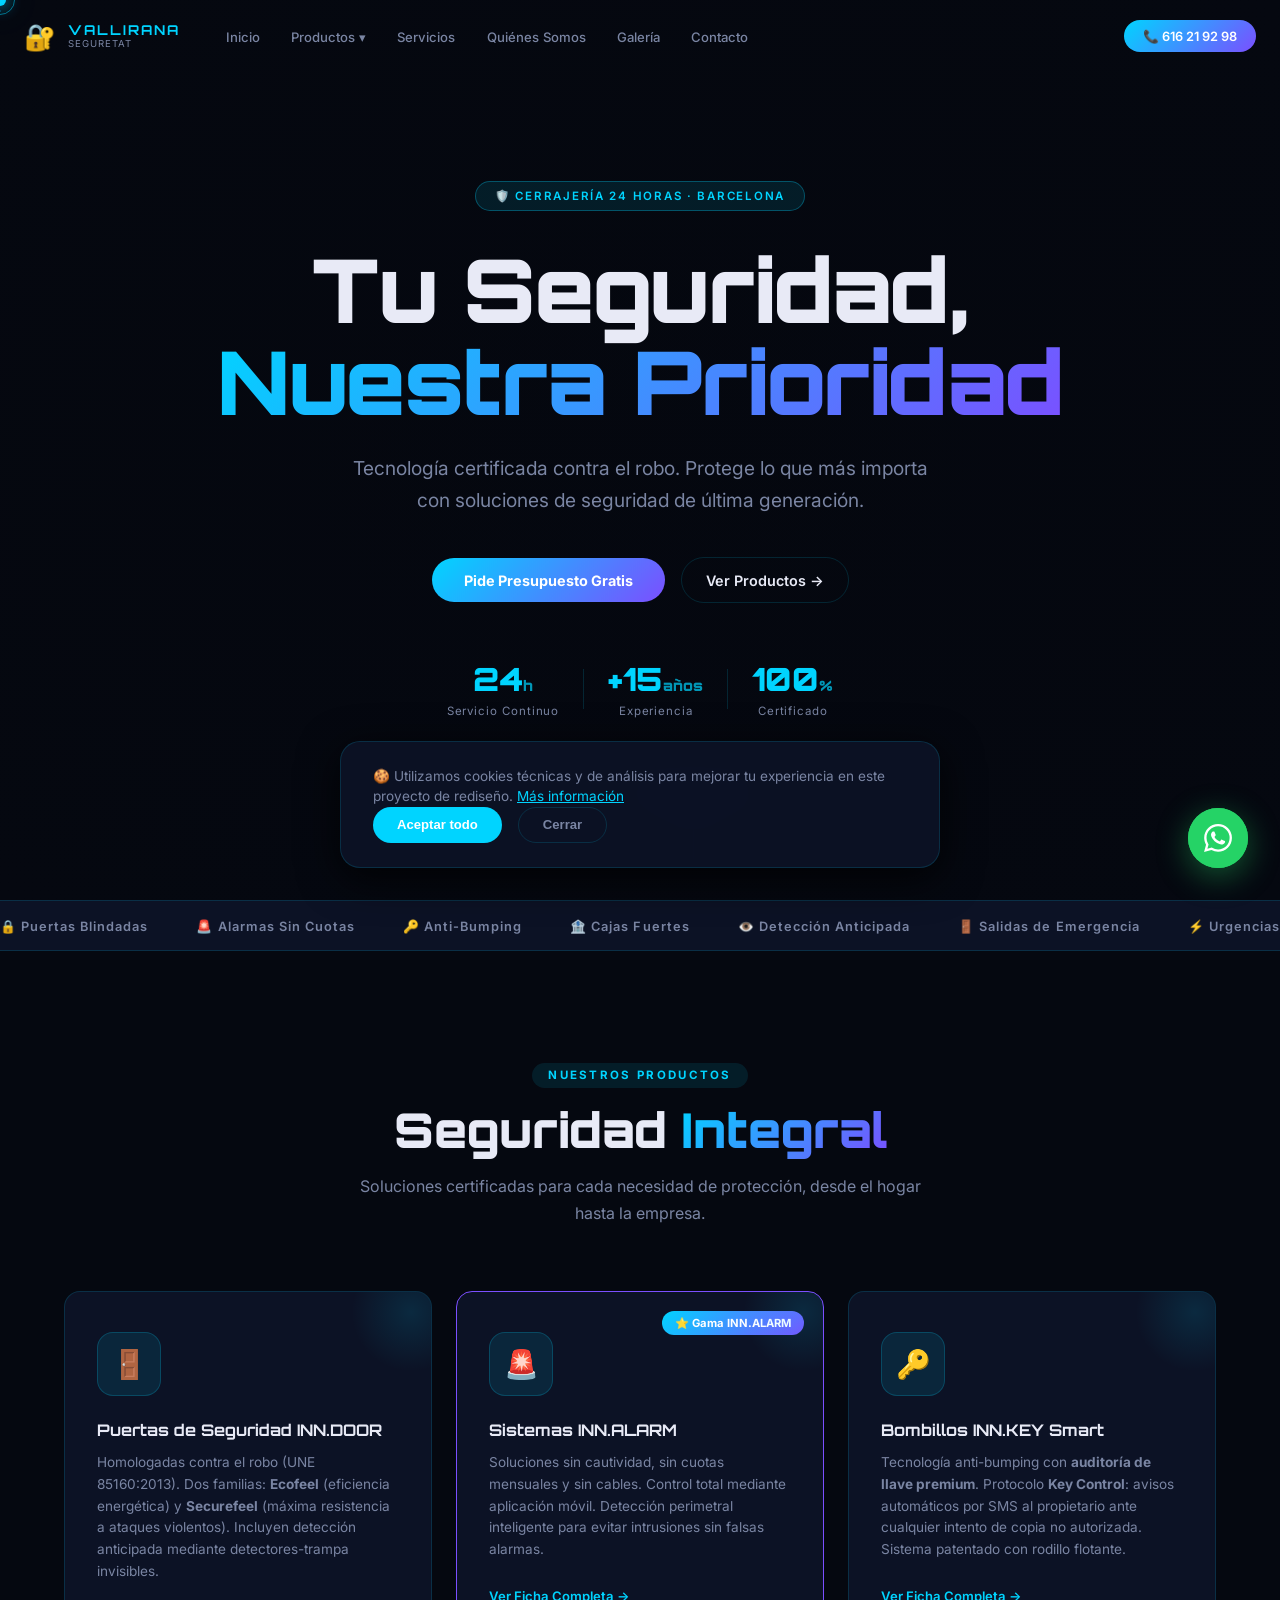
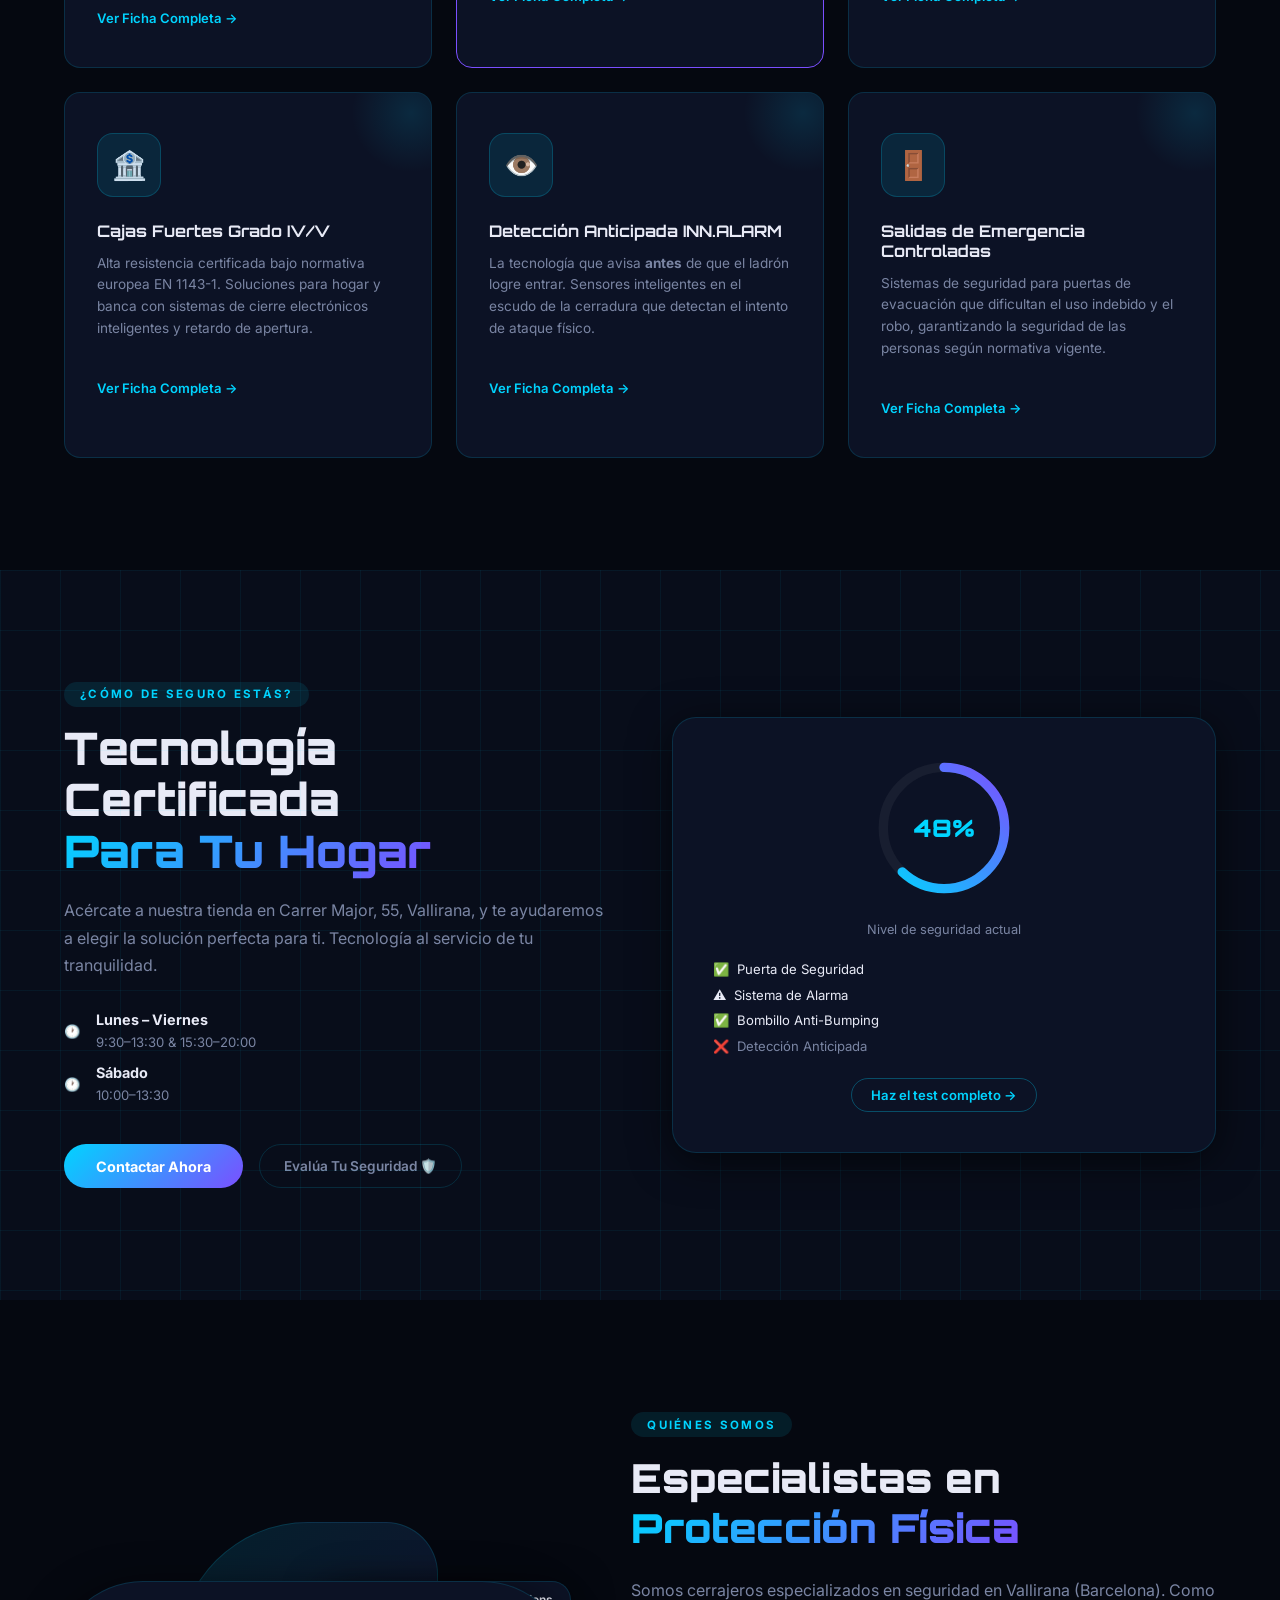
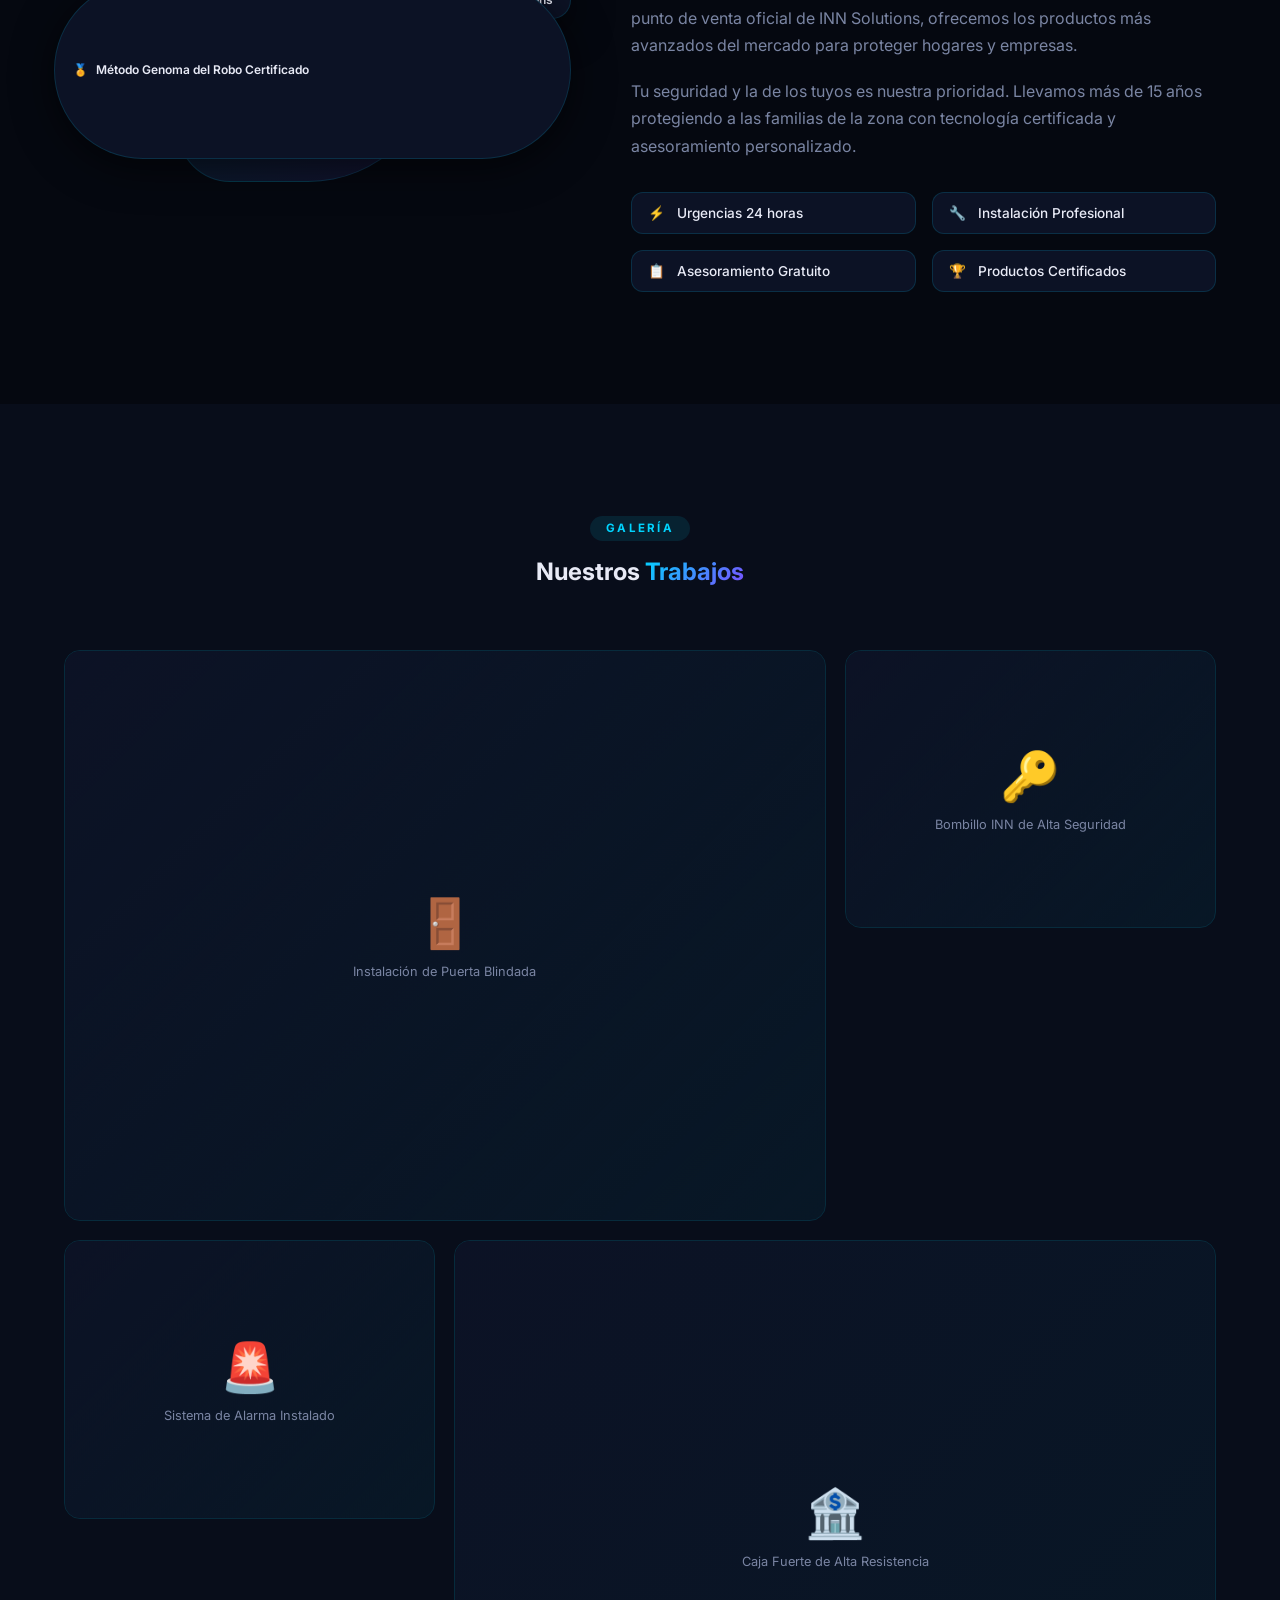
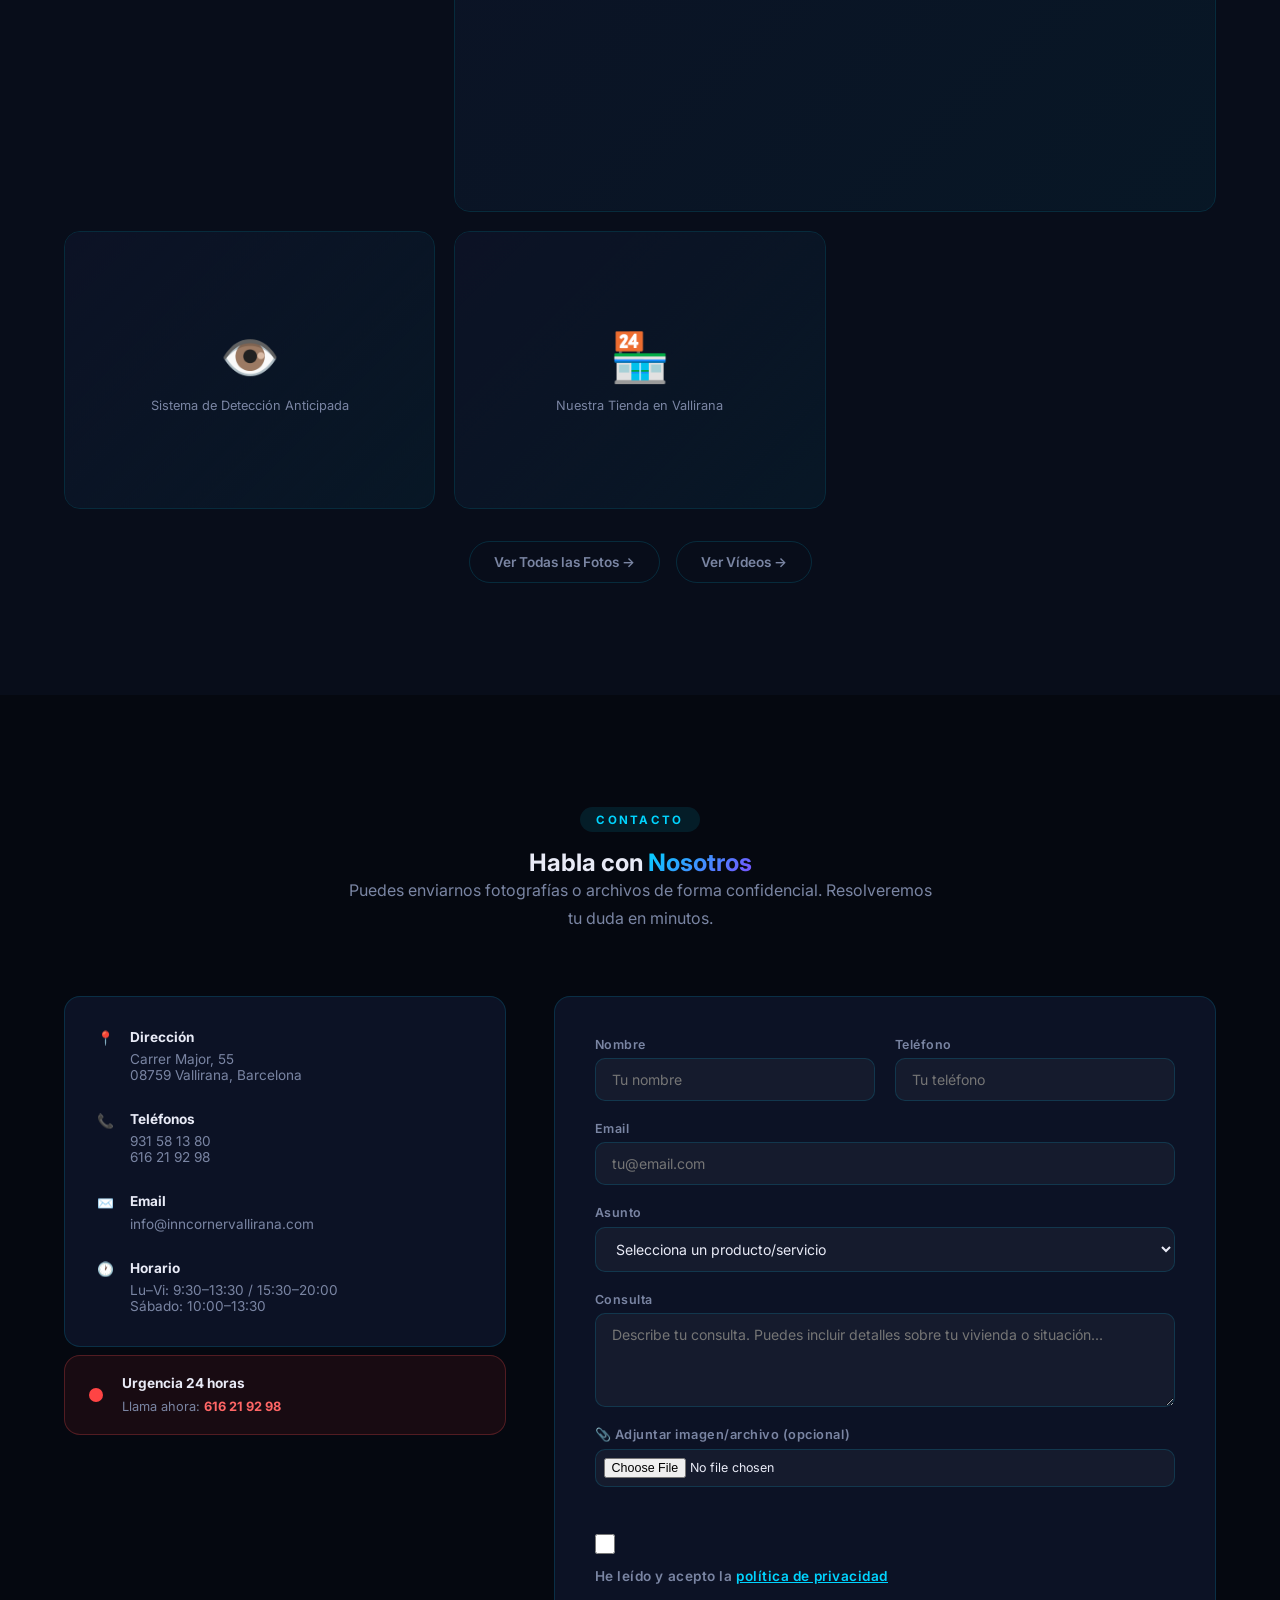
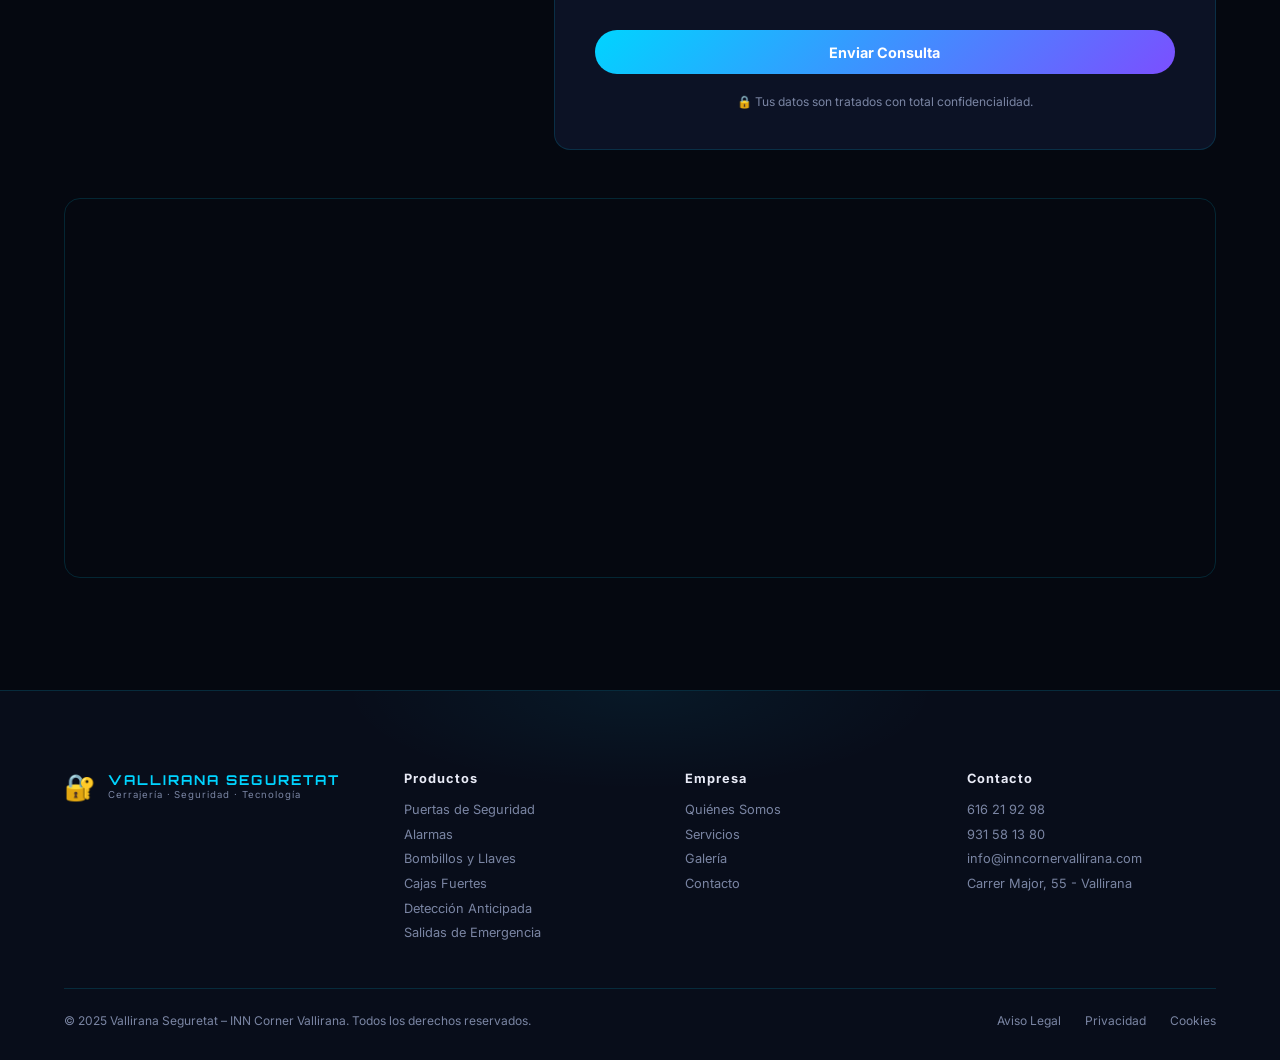
==== index.html @ 52ddee00 "Add files via upload" ====
<!DOCTYPE html>
<html lang="es">

<head>
  <meta charset="UTF-8" />
  <meta name="viewport" content="width=device-width, initial-scale=1.0" />
  <title>Vallirana Seguretat | Cerrajería • Seguridad • Tecnología</title>
  <meta name="description"
    content="Vallirana Seguretat – Especialistas en seguridad del hogar y empresa. Puertas blindadas, alarmas, bombillos de alta seguridad, cajas fuertes y más. Cerrajería 24h en Vallirana, Barcelona." />
  <meta property="og:title" content="Vallirana Seguretat | Cerrajería de Seguridad" />
  <meta property="og:description"
    content="Protege lo que más te importa. Tecnología certificada para mayor seguridad en el hogar." />
  <meta property="og:type" content="website" />
  <link rel="preconnect" href="https://fonts.googleapis.com" />
  <link rel="preconnect" href="https://fonts.gstatic.com" crossorigin />
  <link
    href="https://fonts.googleapis.com/css2?family=Inter:wght@300;400;500;600;700;900&family=Orbitron:wght@400;700;900&display=swap"
    rel="stylesheet" />
  <link rel="stylesheet" href="style.css" />
</head>

<body>

  <!-- CURSOR PERSONALIZADO -->
  <div class="cursor" id="cursor"></div>
  <div class="cursor-trail" id="cursorTrail"></div>

  <!-- NAVBAR -->
  <nav class="navbar" id="navbar">
    <div class="nav-container">
      <div class="nav-logo">
        <span class="logo-icon">🔐</span>
        <div>
          <span class="logo-text">VALLIRANA</span>
          <span class="logo-sub">SEGURETAT</span>
        </div>
      </div>
      <ul class="nav-links" id="navLinks">
        <li><a href="#inicio" class="nav-link">Inicio</a></li>
        <li class="dropdown">
          <a href="#productos" class="nav-link">Productos <span class="chevron">▾</span></a>
          <ul class="dropdown-menu">
            <li><a href="producto-puertas.html">Puertas de Seguridad</a></li>
            <li><a href="producto-alarmas.html">Alarmas INN.ALARM</a></li>
            <li><a href="producto-bombillos.html">Bombillos y Llaves</a></li>
            <li><a href="producto-cajas.html">Cajas Fuertes</a></li>
            <li><a href="producto-deteccion.html">Detección Anticipada</a></li>
            <li><a href="producto-salidas.html">Salidas de Emergencia</a></li>
          </ul>
        </li>
        <li><a href="#servicios" class="nav-link">Servicios</a></li>
        <li><a href="#nosotros" class="nav-link">Quiénes Somos</a></li>
        <li><a href="#galeria" class="nav-link">Galería</a></li>
        <li><a href="#contacto" class="nav-link">Contacto</a></li>
      </ul>
      <a href="tel:616219298" class="btn-nav">
        <span>📞</span> 616 21 92 98
      </a>
      <button class="hamburger" id="hamburger" aria-label="Abrir menú">
        <span></span><span></span><span></span>
      </button>
    </div>
  </nav>

  <!-- HERO SECTION -->
  <section class="hero" id="inicio">
    <!-- VÍDEO DE FONDO -->
    <video class="hero-video" autoplay muted loop playsinline>
      <source src="hero-video.mp4" type="video/mp4" />
    </video>
    <div class="hero-video-overlay"></div>

    <!-- PARTÍCULAS ENCIMA DEL VÍDEO -->
    <canvas id="heroCanvas"></canvas>
    <div class="hero-particles" id="particles"></div>

    <div class="hero-content">
      <div class="hero-badge">🛡️ CERRAJERÍA 24 HORAS · BARCELONA</div>
      <h1 class="hero-title">
        Tu Seguridad,<br />
        <span class="gradient-text">Nuestra Prioridad</span>
      </h1>
      <p class="hero-subtitle">
        Tecnología certificada contra el robo. Protege lo que más importa<br />
        con soluciones de seguridad de última generación.
      </p>
      <div class="hero-actions">
        <a href="#contacto" class="btn-primary" id="btnPresupuesto">
          <span class="btn-bg"></span>
          <span class="btn-text">Pide Presupuesto Gratis</span>
        </a>
        <a href="#productos" class="btn-secondary">Ver Productos →</a>
      </div>
      <div class="hero-stats">
        <div class="stat">
          <span class="stat-number">24<small>h</small></span>
          <span class="stat-label">Servicio Continuo</span>
        </div>
        <div class="stat-divider"></div>
        <div class="stat">
          <span class="stat-number">+15<small>años</small></span>
          <span class="stat-label">Experiencia</span>
        </div>
        <div class="stat-divider"></div>
        <div class="stat">
          <span class="stat-number">100<small>%</small></span>
          <span class="stat-label">Certificado</span>
        </div>
      </div>
    </div>

    <div class="hero-scroll-indicator">
      <span>Descubre más</span>
      <div class="scroll-line"></div>
    </div>
  </section>

  <!-- TICKER DE CONFIANZA -->
  <div class="trust-ticker">
    <div class="ticker-track">
      <span>🔒 Puertas Blindadas</span>
      <span>🚨 Alarmas Sin Cuotas</span>
      <span>🔑 Anti-Bumping</span>
      <span>🏦 Cajas Fuertes</span>
      <span>👁️ Detección Anticipada</span>
      <span>🚪 Salidas de Emergencia</span>
      <span>⚡ Urgencias 24h</span>
      <span>📍 Vallirana, Barcelona</span>
      <!-- Duplicado para loop -->
      <span>🔒 Puertas Blindadas</span>
      <span>🚨 Alarmas Sin Cuotas</span>
      <span>🔑 Anti-Bumping</span>
      <span>🏦 Cajas Fuertes</span>
      <span>👁️ Detección Anticipada</span>
      <span>🚪 Salidas de Emergencia</span>
      <span>⚡ Urgencias 24h</span>
      <span>📍 Vallirana, Barcelona</span>
    </div>
  </div>

  <!-- PRODUCTOS SECTION -->
  <section class="section" id="productos">
    <div class="container">
      <div class="section-header">
        <span class="section-tag">Nuestros Productos</span>
        <h2 class="section-title">Seguridad <span class="gradient-text">Integral</span></h2>
        <p class="section-desc">Soluciones certificadas para cada necesidad de protección, desde el hogar hasta la
          empresa.</p>
      </div>

      <div class="products-grid">
        <!-- Puertas -->
        <div class="product-card" id="puertas" data-aos="fade-up" data-delay="0">
          <div class="product-icon-wrap">
            <span class="product-icon">🚪</span>
          </div>
          <div class="product-glow"></div>
          <h3>Puertas de Seguridad INN.DOOR</h3>
          <p>Homologadas contra el robo (UNE 85160:2013). Dos familias:
            <strong>Ecofeel</strong> (eficiencia energética) y
            <strong>Securefeel</strong> (máxima resistencia a ataques violentos).
            Incluyen detección anticipada mediante detectores-trampa invisibles.
          </p>
          <a href="producto-puertas.html" class="product-cta">Ver Ficha Completa →</a>
        </div>

        <!-- Alarmas -->
        <div class="product-card featured" id="alarmas" data-aos="fade-up" data-delay="100">
          <div class="product-badge">⭐ Gama INN.ALARM</div>
          <div class="product-icon-wrap">
            <span class="product-icon">🚨</span>
          </div>
          <div class="product-glow"></div>
          <h3>Sistemas INN.ALARM</h3>
          <p>Soluciones sin cautividad, sin cuotas mensuales y sin cables. Control total mediante
            aplicación móvil. Detección perimetral inteligente para evitar intrusiones sin falsas alarmas.</p>
          <a href="producto-alarmas.html" class="product-cta">Ver Ficha Completa →</a>
        </div>

        <!-- Bombillos -->
        <div class="product-card" id="bombillos" data-aos="fade-up" data-delay="200">
          <div class="product-icon-wrap">
            <span class="product-icon">🔑</span>
          </div>
          <div class="product-glow"></div>
          <h3>Bombillos INN.KEY Smart</h3>
          <p>Tecnología anti-bumping con <strong>auditoría de llave premium</strong>.
            Protocolo <strong>Key Control</strong>: avisos automáticos por SMS al propietario ante cualquier intento de
            copia no autorizada. Sistema patentado con rodillo flotante.</p>
          <a href="producto-bombillos.html" class="product-cta">Ver Ficha Completa →</a>
        </div>

        <!-- Cajas Fuertes -->
        <div class="product-card" id="cajas" data-aos="fade-up" data-delay="300">
          <div class="product-icon-wrap">
            <span class="product-icon">🏦</span>
          </div>
          <div class="product-glow"></div>
          <h3>Cajas Fuertes Grado IV/V</h3>
          <p>Alta resistencia certificada bajo normativa europea EN 1143-1. Soluciones para hogar y banca con sistemas
            de cierre electrónicos inteligentes y retardo de apertura.</p>
          <a href="producto-cajas.html" class="product-cta">Ver Ficha Completa →</a>
        </div>

        <!-- Detección Anticipada -->
        <div class="product-card" id="deteccion" data-aos="fade-up" data-delay="400">
          <div class="product-icon-wrap">
            <span class="product-icon">👁️</span>
          </div>
          <div class="product-glow"></div>
          <h3>Detección Anticipada INN.ALARM</h3>
          <p>La tecnología que avisa <strong>antes</strong> de que el ladrón logre entrar. Sensores inteligentes en el
            escudo de la cerradura que detectan el intento de ataque físico.</p>
          <a href="producto-deteccion.html" class="product-cta">Ver Ficha Completa →</a>
        </div>

        <!-- Salidas de Emergencia -->
        <div class="product-card" id="emergencia" data-aos="fade-up" data-delay="500">
          <div class="product-icon-wrap">
            <span class="product-icon">🚪</span>
          </div>
          <div class="product-glow"></div>
          <h3>Salidas de Emergencia Controladas</h3>
          <p>Sistemas de seguridad para puertas de evacuación que dificultan el uso indebido y el robo, garantizando la
            seguridad de las personas según normativa vigente.</p>
          <a href="producto-salidas.html" class="product-cta">Ver Ficha Completa →</a>
        </div>
      </div>
    </div>
  </section>

  <!-- SEGURIDAD CTA SECTION -->
  <section class="cta-section" id="servicios">
    <div class="cta-bg-grid"></div>
    <div class="container">
      <div class="cta-wrap">
        <div class="cta-text">
          <span class="section-tag">¿Cómo de seguro estás?</span>
          <h2>Tecnología Certificada<br /><span class="gradient-text">Para Tu Hogar</span></h2>
          <p>Acércate a nuestra tienda en Carrer Major, 55, Vallirana, y te ayudaremos a elegir la solución perfecta
            para ti. Tecnología al servicio de tu tranquilidad.</p>
          <div class="cta-hours">
            <div class="hour-item">
              <span class="hour-icon">🕐</span>
              <div>
                <strong>Lunes – Viernes</strong>
                <span>9:30–13:30 &amp; 15:30–20:00</span>
              </div>
            </div>
            <div class="hour-item">
              <span class="hour-icon">🕐</span>
              <div>
                <strong>Sábado</strong>
                <span>10:00–13:30</span>
              </div>
            </div>
          </div>
          <div class="cta-actions">
            <a href="#contacto" class="btn-primary">
              <span class="btn-bg"></span>
              <span class="btn-text">Contactar Ahora</span>
            </a>
            <a href="https://protegetucasacontraelrobo.com/" target="_blank" rel="noopener" class="btn-ghost">
              Evalúa Tu Seguridad 🛡️
            </a>
          </div>
        </div>
        <div class="cta-visual">
          <div class="security-score-card">
            <div class="score-ring">
              <svg viewBox="0 0 120 120">
                <circle class="score-bg" cx="60" cy="60" r="52" />
                <circle class="score-fill" cx="60" cy="60" r="52" id="scoreCircle" />
              </svg>
              <div class="score-value" id="scoreValue">0%</div>
            </div>
            <p class="score-label">Nivel de seguridad actual</p>
            <div class="score-items">
              <div class="score-item">
                <span class="check">✅</span> Puerta de Seguridad
              </div>
              <div class="score-item">
                <span class="check warn">⚠️</span> Sistema de Alarma
              </div>
              <div class="score-item">
                <span class="check">✅</span> Bombillo Anti-Bumping
              </div>
              <div class="score-item red">
                <span class="check err">❌</span> Detección Anticipada
              </div>
            </div>
            <a href="https://www.evaluadordeseguridad.com/" target="_blank" rel="noopener" class="score-btn">
              Haz el test completo →
            </a>
          </div>
        </div>
      </div>
    </div>
  </section>

  <!-- NOSOTROS SECTION -->
  <section class="section" id="nosotros">
    <div class="container">
      <div class="about-wrap">
        <div class="about-visual">
          <div class="about-card-hex">
            <div class="hex-inner">
              <span class="hex-icon">🔐</span>
              <strong>INN Corner</strong>
              <span>Vallirana</span>
            </div>
          </div>
          <div class="about-badge-float">
            <span>💎</span> Distribuidor Oficial INN Solutions
          </div>
          <div class="about-badge-float b2">
            <span>🏅</span> Método Genoma del Robo Certificado
          </div>
        </div>
        <div class="about-text">
          <span class="section-tag">Quiénes Somos</span>
          <h2>Especialistas en <span class="gradient-text">Protección Física</span></h2>
          <p>Somos cerrajeros especializados en seguridad en Vallirana (Barcelona). Como punto de venta oficial de INN
            Solutions, ofrecemos los productos más avanzados del mercado para proteger hogares y empresas.</p>
          <p>Tu seguridad y la de los tuyos es nuestra prioridad. Llevamos más de 15 años protegiendo a las familias de
            la zona con tecnología certificada y asesoramiento personalizado.</p>
          <div class="about-features">
            <a href="tel:616219298" class="feat-item"><span>⚡</span> Urgencias 24 horas</a>
            <a href="#servicios" class="feat-item"><span>🔧</span> Instalación Profesional</a>
            <a href="#contacto" class="feat-item"><span>📋</span> Asesoramiento Gratuito</a>
            <a href="#productos" class="feat-item"><span>🏆</span> Productos Certificados</a>
          </div>
        </div>
      </div>
    </div>
  </section>

  <!-- GALERÍA -->
  <section class="section dark-section" id="galeria">
    <div class="container">
      <div class="section-header">
        <span class="section-tag">Galería</span>
        <h2>Nuestros <span class="gradient-text">Trabajos</span></h2>
      </div>
      <div class="gallery-grid">
        <div class="gallery-item g-1">
          <div class="gallery-placeholder">
            <span>🚪</span>
            <p>Instalación de Puerta Blindada</p>
          </div>
          <div class="gallery-overlay">Puertas de Seguridad</div>
        </div>
        <div class="gallery-item g-2">
          <div class="gallery-placeholder">
            <span>🔑</span>
            <p>Bombillo INN de Alta Seguridad</p>
          </div>
          <div class="gallery-overlay">Bombillos y Llaves</div>
        </div>
        <div class="gallery-item g-3">
          <div class="gallery-placeholder">
            <span>🚨</span>
            <p>Sistema de Alarma Instalado</p>
          </div>
          <div class="gallery-overlay">Alarmas</div>
        </div>
        <div class="gallery-item g-4">
          <div class="gallery-placeholder">
            <span>🏦</span>
            <p>Caja Fuerte de Alta Resistencia</p>
          </div>
          <div class="gallery-overlay">Cajas Fuertes</div>
        </div>
        <div class="gallery-item g-5">
          <div class="gallery-placeholder">
            <span>👁️</span>
            <p>Sistema de Detección Anticipada</p>
          </div>
          <div class="gallery-overlay">Detección Anticipada</div>
        </div>
        <div class="gallery-item g-6">
          <div class="gallery-placeholder">
            <span>🏪</span>
            <p>Nuestra Tienda en Vallirana</p>
          </div>
          <div class="gallery-overlay">Nuestra Tienda</div>
        </div>
      </div>
      <div class="gallery-nav">
        <a href="https://inncornervallirana.com/fotos/" target="_blank" class="btn-ghost">Ver Todas las Fotos →</a>
        <a href="https://inncornervallirana.com/videos/" target="_blank" class="btn-ghost">Ver Vídeos →</a>
      </div>
    </div>
  </section>

  <!-- CONTACTO -->
  <section class="section" id="contacto">
    <div class="container">
      <div class="section-header">
        <span class="section-tag">Contacto</span>
        <h2>Habla con <span class="gradient-text">Nosotros</span></h2>
        <p class="section-desc">Puedes enviarnos fotografías o archivos de forma confidencial. Resolveremos tu duda en
          minutos.</p>
      </div>

      <div class="contact-wrap">
        <div class="contact-info">
          <div class="contact-card">
            <div class="contact-item">
              <span class="ci-icon">📍</span>
              <div>
                <strong>Dirección</strong>
                <span>Carrer Major, 55<br />08759 Vallirana, Barcelona</span>
              </div>
            </div>
            <div class="contact-item">
              <span class="ci-icon">📞</span>
              <div>
                <strong>Teléfonos</strong>
                <a href="tel:931581380">931 58 13 80</a>
                <a href="tel:616219298">616 21 92 98</a>
              </div>
            </div>
            <div class="contact-item">
              <span class="ci-icon">✉️</span>
              <div>
                <strong>Email</strong>
                <a href="mailto:info@inncornervallirana.com">info@inncornervallirana.com</a>
              </div>
            </div>
            <div class="contact-item">
              <span class="ci-icon">🕐</span>
              <div>
                <strong>Horario</strong>
                <span>Lu–Vi: 9:30–13:30 / 15:30–20:00</span>
                <span>Sábado: 10:00–13:30</span>
              </div>
            </div>
          </div>
          <div class="emergency-banner">
            <span class="emergency-pulse"></span>
            <div>
              <strong>Urgencia 24 horas</strong>
              <span>Llama ahora: <a href="tel:616219298">616 21 92 98</a></span>
            </div>
          </div>
        </div>

        <!-- Formspree: Cambia 'https://formspree.io/f/mzdjrdap' por tu ID de Formspree -->
        <form class="contact-form" id="contactForm" action="https://formspree.io/f/TU_ID_AQUI" method="POST">
          <div class="form-row">
            <div class="form-group">
              <label for="nombre">Nombre</label>
              <input type="text" id="nombre" name="nombre" placeholder="Tu nombre" required />
            </div>
            <div class="form-group">
              <label for="telefono">Teléfono</label>
              <input type="tel" id="telefono" name="telefono" placeholder="Tu teléfono" />
            </div>
          </div>
          <div class="form-group">
            <label for="email">Email</label>
            <input type="email" id="email" name="email" placeholder="tu@email.com" required />
          </div>
          <div class="form-group">
            <label for="asunto">Asunto</label>
            <select id="asunto" name="asunto">
              <option value="">Selecciona un producto/servicio</option>
              <option>Puertas de Seguridad</option>
              <option>Alarmas</option>
              <option>Bombillos y Llaves</option>
              <option>Cajas Fuertes</option>
              <option>Detección Anticipada</option>
              <option>Salidas de Emergencia</option>
              <option>Urgencia / Cerrajero</option>
              <option>Otro</option>
            </select>
          </div>
          <div class="form-group">
            <label for="mensaje">Consulta</label>
            <textarea id="mensaje" name="mensaje" rows="4"
              placeholder="Describe tu consulta. Puedes incluir detalles sobre tu vivienda o situación..."></textarea>
          </div>
          <div class="form-group file-group">
            <label for="archivo">📎 Adjuntar imagen/archivo (opcional)</label>
            <input type="file" id="archivo" name="archivo" accept="image/*,.pdf" />
          </div>
          <div class="form-group checkbox-group">
            <input type="checkbox" id="privacy" name="privacy" required />
            <label for="privacy">He leído y acepto la <a href="politica-privacidad.html">política de
                privacidad</a></label>
          </div>
          <button type="submit" class="btn-primary full-width" id="submitBtn">
            <span class="btn-bg"></span>
            <span class="btn-text">Enviar Consulta</span>
          </button>
          <p class="form-note">🔒 Tus datos son tratados con total confidencialidad.</p>
        </form>
      </div>

      <!-- MAPA -->
      <div class="map-container">
        <iframe
          src="https://www.google.com/maps/embed?pb=!1m18!1m12!1m3!1d2997.5!2d1.8850!3d41.3850!2m3!1f0!2f0!3f0!3m2!1i1024!2i768!4f13.1!3m3!1m2!1s0x12a4999999999999%3A0x0!2sCarrer+Major%2C+55%2C+08759+Vallirana%2C+Barcelona!5e0!3m2!1ses!2ses!4v1700000000000"
          allowfullscreen="" loading="lazy" referrerpolicy="no-referrer-when-downgrade"
          title="Ubicación Vallirana Seguretat"></iframe>
      </div>
    </div>
  </section>

  <!-- FOOTER -->
  <footer class="footer">
    <div class="footer-glow"></div>
    <div class="container">
      <div class="footer-top">
        <div class="footer-brand">
          <span class="logo-icon">🔐</span>
          <div>
            <span class="logo-text">VALLIRANA SEGURETAT</span>
            <span class="logo-sub">Cerrajería · Seguridad · Tecnología</span>
          </div>
        </div>
        <div class="footer-links-grid">
          <div class="footer-col">
            <h4>Productos</h4>
            <ul>
              <li><a href="#puertas">Puertas de Seguridad</a></li>
              <li><a href="#alarmas">Alarmas</a></li>
              <li><a href="#bombillos">Bombillos y Llaves</a></li>
              <li><a href="#cajas">Cajas Fuertes</a></li>
              <li><a href="#deteccion">Detección Anticipada</a></li>
              <li><a href="#emergencia">Salidas de Emergencia</a></li>
            </ul>
          </div>
          <div class="footer-col">
            <h4>Empresa</h4>
            <ul>
              <li><a href="#nosotros">Quiénes Somos</a></li>
              <li><a href="#servicios">Servicios</a></li>
              <li><a href="#galeria">Galería</a></li>
              <li><a href="#contacto">Contacto</a></li>
            </ul>
          </div>
          <div class="footer-col">
            <h4>Contacto</h4>
            <ul>
              <li><a href="tel:616219298">616 21 92 98</a></li>
              <li><a href="tel:931581380">931 58 13 80</a></li>
              <li><a href="mailto:info@inncornervallirana.com">info@inncornervallirana.com</a></li>
              <li>Carrer Major, 55 - Vallirana</li>
            </ul>
          </div>
        </div>
      </div>
      <div class="footer-bottom">
        <p>© 2025 Vallirana Seguretat – INN Corner Vallirana. Todos los derechos reservados.</p>
        <div class="footer-legal">
          <a href="aviso-legal.html">Aviso Legal</a>
          <a href="politica-privacidad.html">Privacidad</a>
          <a href="politica-cookies.html">Cookies</a>
        </div>
      </div>
    </div>
  </footer>

  <!-- WHATSAPP FLOAT -->
  <a href="https://wa.me/34616219298?text=Hola!%20Quisiera%20m%C3%A1s%20informaci%C3%B3n%20sobre%20sus%20productos%20de%20seguridad."
    class="whatsapp-btn" target="_blank" rel="noopener" aria-label="WhatsApp">
    <span class="whatsapp-pulse"></span>
    <svg xmlns="http://www.w3.org/2000/svg" viewBox="0 0 24 24" fill="currentColor" width="28" height="28">
      <path
        d="M17.472 14.382c-.297-.149-1.758-.867-2.03-.967-.273-.099-.471-.148-.67.15-.197.297-.767.966-.94 1.164-.173.199-.347.223-.644.075-.297-.15-1.255-.463-2.39-1.475-.883-.788-1.48-1.761-1.653-2.059-.173-.297-.018-.458.13-.606.134-.133.298-.347.446-.52.149-.174.198-.298.298-.497.099-.198.05-.371-.025-.52-.075-.149-.669-1.612-.916-2.207-.242-.579-.487-.5-.669-.51-.173-.008-.371-.01-.57-.01-.198 0-.52.074-.792.372-.272.297-1.04 1.016-1.04 2.479 0 1.462 1.065 2.875 1.213 3.074.149.198 2.096 3.2 5.077 4.487.709.306 1.262.489 1.694.625.712.227 1.36.195 1.871.118.571-.085 1.758-.719 2.006-1.413.248-.694.248-1.289.173-1.413-.074-.124-.272-.198-.57-.347m-5.421 7.403h-.004a9.87 9.87 0 01-5.031-1.378l-.361-.214-3.741.982.998-3.648-.235-.374a9.86 9.86 0 01-1.51-5.26c.001-5.45 4.436-9.884 9.888-9.884 2.64 0 5.122 1.03 6.988 2.898a9.825 9.825 0 012.893 6.994c-.003 5.45-4.437 9.884-9.885 9.884m8.413-18.297A11.815 11.815 0 0012.05 0C5.495 0 .16 5.335.157 11.892c0 2.096.547 4.142 1.588 5.945L.057 24l6.305-1.654a11.882 11.882 0 005.683 1.448h.005c6.554 0 11.89-5.335 11.893-11.893a11.821 11.821 0 00-3.48-8.413z" />
    </svg>
    <span class="whatsapp-tooltip">¡Escríbenos!</span>
  </a>

  <!-- BACK TO TOP -->
  <button class="back-to-top" id="backToTop" aria-label="Volver arriba">▲</button>

  <!-- COOKIE BANNER -->
  <div class="cookie-banner" id="cookieBanner">
    <div class="cookie-content">
      <p>🍪 Utilizamos cookies técnicas y de análisis para mejorar tu experiencia en este proyecto de rediseño.
        <a href="politica-cookies.html">Más información</a>
      </p>
      <div class="cookie-actions">
        <button class="btn-cookie-accept" id="acceptCookies">Aceptar todo</button>
        <button class="btn-cookie-ghost"
          onclick="document.getElementById('cookieBanner').style.display='none'">Cerrar</button>
      </div>
    </div>
  </div>

  <script src="script.js"></script>
</body>

</html>
---- style.css ----
/* ═══════════════════════════════════════════
   VALLIRANA SEGURETAT — Premium Dark Theme
   Mood: Tecnológico / Seguridad / Confianza
═══════════════════════════════════════════ */

/* VARIABLES */
:root {
  --bg: #050810;
  --bg-2: #080d1a;
  --bg-card: #0c1225;
  --accent: #00d4ff;
  --accent-2: #7b4fff;
  --accent-glow: rgba(0, 212, 255, 0.25);
  --gold: #f5c542;
  --text: #e8eaf6;
  --text-muted: #7a85a3;
  --border: rgba(0, 212, 255, 0.15);
  --radius: 16px;
  --shadow: 0 8px 40px rgba(0, 0, 0, 0.6);
  --transition: 0.35s cubic-bezier(0.4, 0, 0.2, 1);
}

/* RESET */
*,
*::before,
*::after {
  box-sizing: border-box;
  margin: 0;
  padding: 0;
}

html {
  scroll-behavior: smooth;
  scroll-padding-top: 80px;
}

body {
  font-family: 'Inter', sans-serif;
  background: var(--bg);
  color: var(--text);
  overflow-x: hidden;
  cursor: none;
}

a {
  color: inherit;
  text-decoration: none;
}

ul {
  list-style: none;
}

img {
  max-width: 100%;
}

/* ── CURSOR ─────────────────────────────── */
.cursor {
  width: 12px;
  height: 12px;
  background: var(--accent);
  border-radius: 50%;
  position: fixed;
  top: 0;
  left: 0;
  pointer-events: none;
  z-index: 9999;
  transform: translate(-50%, -50%);
  transition: transform 0.08s linear, width 0.2s, height 0.2s, bg 0.2s;
  box-shadow: 0 0 16px var(--accent), 0 0 40px var(--accent-glow);
}

.cursor-trail {
  width: 30px;
  height: 30px;
  border: 1.5px solid var(--accent);
  border-radius: 50%;
  position: fixed;
  top: 0;
  left: 0;
  pointer-events: none;
  z-index: 9998;
  transform: translate(-50%, -50%);
  transition: transform 0.15s linear, opacity 0.3s;
  opacity: 0.5;
}

body:hover .cursor {
  opacity: 1;
}

/* ── NAVBAR ─────────────────────────────── */
.navbar {
  position: fixed;
  top: 0;
  left: 0;
  right: 0;
  z-index: 1000;
  padding: 0 1.5rem;
  transition: background var(--transition), box-shadow var(--transition), padding var(--transition);
}

.navbar.scrolled {
  background: rgba(5, 8, 16, 0.95);
  backdrop-filter: blur(20px);
  box-shadow: 0 1px 0 var(--border), 0 4px 30px rgba(0, 0, 0, 0.5);
  padding: 0 1.5rem;
}

.nav-container {
  max-width: 1280px;
  margin: 0 auto;
  display: flex;
  align-items: center;
  gap: 2rem;
  height: 72px;
}

.nav-logo {
  display: flex;
  align-items: center;
  gap: 0.75rem;
  flex-shrink: 0;
}

.logo-icon {
  font-size: 1.6rem;
}

.logo-text {
  display: block;
  font-family: 'Orbitron', monospace;
  font-size: 0.85rem;
  font-weight: 700;
  color: var(--accent);
  letter-spacing: 0.15em;
  line-height: 1;
}

.logo-sub {
  display: block;
  font-size: 0.6rem;
  color: var(--text-muted);
  letter-spacing: 0.1em;
  margin-top: 2px;
}

.nav-links {
  display: flex;
  align-items: center;
  gap: 0.25rem;
  flex: 1;
}

.nav-link {
  font-size: 0.82rem;
  font-weight: 500;
  color: var(--text-muted);
  padding: 0.5rem 0.85rem;
  border-radius: 8px;
  transition: color var(--transition), background var(--transition);
  white-space: nowrap;
}

.nav-link:hover {
  color: var(--accent);
  background: rgba(0, 212, 255, 0.07);
}

.dropdown {
  position: relative;
}

.dropdown-menu {
  position: absolute;
  top: calc(100% + 8px);
  left: 0;
  background: var(--bg-card);
  border: 1px solid var(--border);
  border-radius: var(--radius);
  padding: 0.5rem;
  min-width: 220px;
  opacity: 0;
  pointer-events: none;
  transform: translateY(-8px);
  transition: opacity var(--transition), transform var(--transition);
  box-shadow: var(--shadow);
}

.dropdown:hover .dropdown-menu {
  opacity: 1;
  pointer-events: all;
  transform: translateY(0);
}

.dropdown-menu li a {
  display: block;
  padding: 0.55rem 1rem;
  font-size: 0.82rem;
  color: var(--text-muted);
  border-radius: 8px;
  transition: background var(--transition), color var(--transition);
}

.dropdown-menu li a:hover {
  background: rgba(0, 212, 255, 0.08);
  color: var(--accent);
}

.btn-nav {
  flex-shrink: 0;
  background: linear-gradient(135deg, var(--accent), var(--accent-2));
  color: #fff;
  padding: 0.55rem 1.2rem;
  border-radius: 100px;
  font-size: 0.8rem;
  font-weight: 600;
  transition: transform var(--transition), box-shadow var(--transition);
  white-space: nowrap;
}

.btn-nav:hover {
  transform: translateY(-2px);
  box-shadow: 0 8px 24px rgba(0, 212, 255, 0.35);
}

.hamburger {
  display: none;
  flex-direction: column;
  gap: 5px;
  background: none;
  border: none;
  cursor: none;
  padding: 4px;
  margin-left: auto;
}

.hamburger span {
  width: 24px;
  height: 2px;
  background: var(--text);
  border-radius: 2px;
  transition: transform var(--transition), opacity var(--transition);
}

/* ── HERO ───────────────────────────────── */
.hero {
  position: relative;
  min-height: 100vh;
  display: flex;
  align-items: center;
  justify-content: center;
  overflow: hidden;
}

/* Video de fondo hero */
.hero-video {
  position: absolute;
  inset: 0;
  width: 100%;
  height: 100%;
  object-fit: cover;
  z-index: 0;
  opacity: 0.75;
  transform: scale(1.25);
}

.hero-video-overlay {
  position: absolute;
  inset: 0;
  z-index: 1;
  background:
    linear-gradient(to bottom, rgba(5, 8, 16, 0.55) 0%, rgba(5, 8, 16, 0.3) 50%, rgba(5, 8, 16, 0.85) 100%),
    radial-gradient(ellipse at center, rgba(0, 0, 0, 0.1) 0%, rgba(5, 8, 16, 0.4) 100%);
}

#heroCanvas {

  position: absolute;
  inset: 0;
  width: 100%;
  height: 100%;
  z-index: 0;
}

.hero-particles {
  position: absolute;
  inset: 0;
  z-index: 1;
  pointer-events: none;
}

.hero-content {
  position: relative;
  z-index: 2;
  text-align: center;
  padding: 0 1.5rem;
  max-width: 900px;
  animation: fadeUp 1s ease-out;
}

@keyframes fadeUp {
  from {
    opacity: 0;
    transform: translateY(40px);
  }

  to {
    opacity: 1;
    transform: translateY(0);
  }
}

.hero-badge {
  display: inline-block;
  font-size: 0.72rem;
  font-weight: 600;
  letter-spacing: 0.15em;
  color: var(--accent);
  background: rgba(0, 212, 255, 0.10);
  border: 1px solid rgba(0, 212, 255, 0.3);
  padding: 0.45rem 1.2rem;
  border-radius: 100px;
  margin-bottom: 2rem;
  animation: fadeUp 1s ease-out 0.2s both;
}

.hero-title {
  font-family: 'Orbitron', monospace;
  font-size: clamp(2.5rem, 7vw, 5.5rem);
  font-weight: 900;
  line-height: 1.05;
  letter-spacing: -0.02em;
  margin-bottom: 1.5rem;
  animation: fadeUp 1s ease-out 0.3s both;
}

.gradient-text {
  background: linear-gradient(135deg, var(--accent) 0%, var(--accent-2) 100%);
  -webkit-background-clip: text;
  -webkit-text-fill-color: transparent;
  background-clip: text;
}

.hero-subtitle {
  font-size: clamp(1rem, 2vw, 1.2rem);
  color: var(--text-muted);
  line-height: 1.7;
  margin-bottom: 2.5rem;
  animation: fadeUp 1s ease-out 0.4s both;
}

.hero-actions {
  display: flex;
  gap: 1rem;
  justify-content: center;
  align-items: center;
  flex-wrap: wrap;
  animation: fadeUp 1s ease-out 0.5s both;
}

.hero-stats {
  display: flex;
  align-items: center;
  gap: 1.5rem;
  justify-content: center;
  margin-top: 3.5rem;
  animation: fadeUp 1s ease-out 0.6s both;
}

.stat {
  text-align: center;
}

.stat-number {
  display: block;
  font-family: 'Orbitron', monospace;
  font-size: 2rem;
  font-weight: 900;
  color: var(--accent);
}

.stat-number small {
  font-size: 0.9rem;
  opacity: 0.7;
}

.stat-label {
  font-size: 0.72rem;
  color: var(--text-muted);
  letter-spacing: 0.08em;
}

.stat-divider {
  width: 1px;
  height: 40px;
  background: var(--border);
}

.hero-scroll-indicator {
  position: absolute;
  bottom: 2.5rem;
  left: 50%;
  transform: translateX(-50%);
  display: flex;
  flex-direction: column;
  align-items: center;
  gap: 0.75rem;
  z-index: 2;
  animation: fadeUp 1s ease-out 0.8s both;
}

.hero-scroll-indicator span {
  font-size: 0.7rem;
  color: var(--text-muted);
  letter-spacing: 0.15em;
  text-transform: uppercase;
}

.scroll-line {
  width: 1px;
  height: 50px;
  background: linear-gradient(to bottom, var(--accent), transparent);
  animation: scrollPulse 2s infinite;
}

@keyframes scrollPulse {

  0%,
  100% {
    opacity: 1;
    transform: scaleY(1);
  }

  50% {
    opacity: 0.4;
    transform: scaleY(0.6);
  }
}

/* ── BUTTONS ────────────────────────────── */
.btn-primary {
  position: relative;
  display: inline-flex;
  align-items: center;
  justify-content: center;
  padding: 0.85rem 2rem;
  border-radius: 100px;
  font-weight: 700;
  font-size: 0.9rem;
  overflow: hidden;
  border: none;
  cursor: none;
  transform-style: preserve-3d;
  transition: transform var(--transition), box-shadow var(--transition);
  background: linear-gradient(135deg, var(--accent), var(--accent-2));
  color: #fff;
  text-decoration: none;
}

.btn-primary .btn-bg {
  position: absolute;
  inset: 0;
  background: linear-gradient(135deg, var(--accent-2), var(--accent));
  opacity: 0;
  transition: opacity var(--transition);
  border-radius: 100px;
}

.btn-primary .btn-text {
  position: relative;
  z-index: 1;
}

.btn-primary:hover {
  transform: rotateY(8deg) rotateX(-4deg) translateY(-3px);
  box-shadow: 0 16px 40px rgba(0, 212, 255, 0.4), 0 0 0 1px rgba(0, 212, 255, 0.3);
}

.btn-primary:hover .btn-bg {
  opacity: 1;
}

.btn-primary.full-width {
  width: 100%;
}

button.btn-primary {
  width: 100%;
  font-family: 'Inter', sans-serif;
}

.btn-secondary {
  display: inline-flex;
  align-items: center;
  padding: 0.85rem 1.5rem;
  font-size: 0.9rem;
  font-weight: 600;
  color: var(--text);
  border: 1px solid var(--border);
  border-radius: 100px;
  transition: color var(--transition), border-color var(--transition), background var(--transition), transform var(--transition);
}

.btn-secondary:hover {
  color: var(--accent);
  border-color: var(--accent);
  background: rgba(0, 212, 255, 0.07);
  transform: translateY(-2px) rotateX(-4deg);
}

.btn-ghost {
  display: inline-flex;
  align-items: center;
  padding: 0.75rem 1.5rem;
  font-size: 0.85rem;
  font-weight: 600;
  color: var(--text-muted);
  border: 1px solid var(--border);
  border-radius: 100px;
  transition: all var(--transition);
}

.btn-ghost:hover {
  color: var(--accent);
  border-color: var(--accent);
  transform: rotateY(6deg) translateY(-2px);
}

/* ── TRUST TICKER ───────────────────────── */
.trust-ticker {
  background: var(--bg-card);
  border-top: 1px solid var(--border);
  border-bottom: 1px solid var(--border);
  overflow: hidden;
  padding: 0.9rem 0;
  white-space: nowrap;
}

.ticker-track {
  display: inline-flex;
  gap: 3rem;
  animation: ticker 30s linear infinite;
}

.ticker-track span {
  font-size: 0.8rem;
  font-weight: 600;
  letter-spacing: 0.08em;
  color: var(--text-muted);
  flex-shrink: 0;
}

@keyframes ticker {
  from {
    transform: translateX(0);
  }

  to {
    transform: translateX(-50%);
  }
}

/* ── SECTION COMMONS ────────────────────── */
.section {
  padding: 7rem 0;
}

.dark-section {
  background: var(--bg-2);
}

.container {
  max-width: 1200px;
  margin: 0 auto;
  padding: 0 1.5rem;
}

.section-header {
  text-align: center;
  max-width: 600px;
  margin: 0 auto 4rem;
}

.section-tag {
  display: inline-block;
  font-size: 0.72rem;
  font-weight: 700;
  letter-spacing: 0.2em;
  text-transform: uppercase;
  color: var(--accent);
  background: rgba(0, 212, 255, 0.1);
  padding: 0.35rem 1rem;
  border-radius: 100px;
  margin-bottom: 1rem;
}

.section-title {
  font-family: 'Orbitron', monospace;
  font-size: clamp(1.8rem, 4vw, 3rem);
  font-weight: 900;
  line-height: 1.1;
  margin-bottom: 1rem;
}

.section-desc {
  color: var(--text-muted);
  font-size: 1rem;
  line-height: 1.7;
}

/* ── PRODUCTS GRID ──────────────────────── */
.products-grid {
  display: grid;
  grid-template-columns: repeat(auto-fit, minmax(300px, 1fr));
  gap: 1.5rem;
}

.product-card {
  position: relative;
  background: var(--bg-card);
  border: 1px solid var(--border);
  border-radius: var(--radius);
  padding: 2.5rem 2rem;
  overflow: hidden;
  transition: transform var(--transition), border-color var(--transition), box-shadow var(--transition);
  cursor: none;
  transform-style: preserve-3d;
}

.product-card::before {
  content: '';
  position: absolute;
  inset: 0;
  background: radial-gradient(circle at top left, rgba(0, 212, 255, 0.05), transparent 60%);
  opacity: 0;
  transition: opacity var(--transition);
}

.product-card:hover::before {
  opacity: 1;
}

.product-card:hover {
  transform: rotateY(4deg) rotateX(-3deg) translateY(-6px);
  border-color: var(--accent);
  box-shadow: 0 20px 60px rgba(0, 212, 255, 0.15), 0 0 0 1px rgba(0, 212, 255, 0.2);
}

.product-card.featured {
  border-color: var(--accent-2);
}

.product-card.featured:hover {
  border-color: var(--accent);
}

.product-badge {
  position: absolute;
  top: 1.2rem;
  right: 1.2rem;
  font-size: 0.7rem;
  font-weight: 700;
  background: linear-gradient(135deg, var(--accent), var(--accent-2));
  color: #fff;
  padding: 0.3rem 0.8rem;
  border-radius: 100px;
}

.product-glow {
  position: absolute;
  top: -40px;
  right: -40px;
  width: 120px;
  height: 120px;
  background: radial-gradient(circle, rgba(0, 212, 255, 0.12), transparent 70%);
  border-radius: 50%;
  pointer-events: none;
}

.product-icon-wrap {
  width: 64px;
  height: 64px;
  background: rgba(0, 212, 255, 0.1);
  border: 1px solid rgba(0, 212, 255, 0.2);
  border-radius: 16px;
  display: flex;
  align-items: center;
  justify-content: center;
  margin-bottom: 1.5rem;
  transition: background var(--transition), transform var(--transition);
}

.product-card:hover .product-icon-wrap {
  background: rgba(0, 212, 255, 0.2);
  transform: rotateZ(5deg) scale(1.1);
}

.product-icon {
  font-size: 1.75rem;
}

.product-card h3 {
  font-family: 'Orbitron', monospace;
  font-size: 1rem;
  font-weight: 700;
  margin-bottom: 0.75rem;
  color: var(--text);
}

.product-card p {
  color: var(--text-muted);
  font-size: 0.9rem;
  line-height: 1.6;
  margin-bottom: 1.5rem;
}

.product-cta {
  display: inline-block;
  font-size: 0.82rem;
  font-weight: 600;
  color: var(--accent);
  transition: all var(--transition);
  position: relative;
  z-index: 10;
  transform: translateZ(20px);
}

.product-cta:hover {
  letter-spacing: 0.05em;
  color: var(--accent-2);
}

/* ── CTA SECTION ────────────────────────── */
.cta-section {
  padding: 7rem 0;
  position: relative;
  overflow: hidden;
  background: var(--bg-2);
}

.cta-bg-grid {
  position: absolute;
  inset: 0;
  background-image:
    linear-gradient(var(--border) 1px, transparent 1px),
    linear-gradient(90deg, var(--border) 1px, transparent 1px);
  background-size: 60px 60px;
  opacity: 0.4;
}

.cta-wrap {
  display: grid;
  grid-template-columns: 1fr 1fr;
  gap: 4rem;
  align-items: center;
}

.cta-text .section-tag {
  margin-bottom: 1rem;
}

.cta-text h2 {
  font-family: 'Orbitron', monospace;
  font-size: clamp(1.8rem, 3.5vw, 2.8rem);
  font-weight: 900;
  line-height: 1.15;
  margin-bottom: 1.25rem;
}

.cta-text p {
  color: var(--text-muted);
  line-height: 1.7;
  margin-bottom: 2rem;
}

.cta-hours {
  display: flex;
  flex-direction: column;
  gap: 0.8rem;
  margin-bottom: 2.5rem;
}

.hour-item {
  display: flex;
  align-items: center;
  gap: 1rem;
}

.hour-icon {
  font-size: 1.3rem;
}

.hour-item strong {
  display: block;
  font-size: 0.9rem;
  margin-bottom: 0.2rem;
}

.hour-item span {
  font-size: 0.82rem;
  color: var(--text-muted);
}

.cta-actions {
  display: flex;
  gap: 1rem;
  flex-wrap: wrap;
}

/* Security Score Card */
.security-score-card {
  background: var(--bg-card);
  border: 1px solid var(--border);
  border-radius: 24px;
  padding: 2.5rem;
  text-align: center;
  position: relative;
  box-shadow: var(--shadow);
}

.score-ring {
  position: relative;
  width: 140px;
  height: 140px;
  margin: 0 auto 1.5rem;
}

.score-ring svg {
  transform: rotate(-90deg);
}

.score-bg {
  fill: none;
  stroke: rgba(255, 255, 255, 0.05);
  stroke-width: 8;
}

.score-fill {
  fill: none;
  stroke: url(#scoreGrad);
  stroke-width: 8;
  stroke-linecap: round;
  stroke-dasharray: 326.7;
  stroke-dashoffset: 326.7;
  transition: stroke-dashoffset 1.5s ease-out;
}

.score-value {
  position: absolute;
  top: 50%;
  left: 50%;
  transform: translate(-50%, -50%);
  font-family: 'Orbitron', monospace;
  font-size: 1.5rem;
  font-weight: 900;
  color: var(--accent);
}

.score-label {
  font-size: 0.8rem;
  color: var(--text-muted);
  margin-bottom: 1.5rem;
}

.score-items {
  text-align: left;
  display: flex;
  flex-direction: column;
  gap: 0.6rem;
  margin-bottom: 1.5rem;
}

.score-item {
  font-size: 0.82rem;
  display: flex;
  align-items: center;
  gap: 0.5rem;
}

.score-item.red {
  color: var(--text-muted);
}

.score-btn {
  display: inline-block;
  font-size: 0.82rem;
  font-weight: 600;
  color: var(--accent);
  border: 1px solid rgba(0, 212, 255, 0.3);
  border-radius: 100px;
  padding: 0.5rem 1.2rem;
  transition: all var(--transition);
}

.score-btn:hover {
  background: rgba(0, 212, 255, 0.1);
}

/* ── ABOUT SECTION ──────────────────────── */
.about-wrap {
  display: grid;
  grid-template-columns: 1fr 1.2fr;
  gap: 5rem;
  align-items: center;
}

.about-visual {
  position: relative;
}

.about-card-hex {
  width: 260px;
  height: 260px;
  background: linear-gradient(135deg, rgba(0, 212, 255, 0.12), rgba(123, 79, 255, 0.12));
  border: 1px solid var(--border);
  border-radius: 50% 20%;
  display: flex;
  align-items: center;
  justify-content: center;
  text-align: center;
  animation: float 6s ease-in-out infinite;
  margin: 3rem auto;
}

@keyframes float {

  0%,
  100% {
    transform: translateY(0) rotate(0deg);
  }

  50% {
    transform: translateY(-15px) rotate(3deg);
  }
}

.hex-inner {
  display: flex;
  flex-direction: column;
  gap: 0.4rem;
  align-items: center;
}

.hex-icon {
  font-size: 3rem;
}

.hex-inner strong {
  font-family: 'Orbitron', monospace;
  font-size: 0.9rem;
}

.hex-inner span {
  font-size: 0.75rem;
  color: var(--text-muted);
}

.about-badge-float {
  position: absolute;
  background: var(--bg-card);
  border: 1px solid var(--border);
  padding: 0.65rem 1.1rem;
  border-radius: 100px;
  font-size: 0.75rem;
  font-weight: 600;
  display: flex;
  gap: 0.5rem;
  align-items: center;
  box-shadow: var(--shadow);
  animation: float 5s ease-in-out infinite;
}

.about-badge-float {
  top: 30%;
  right: -20px;
  animation-delay: 0.5s;
}

.about-badge-float.b2 {
  bottom: 20%;
  left: -10px;
  animation-delay: 1.5s;
}

.about-text .section-tag {
  margin-bottom: 1rem;
}

.about-text h2 {
  font-family: 'Orbitron', monospace;
  font-size: clamp(1.8rem, 3.5vw, 2.5rem);
  font-weight: 900;
  margin-bottom: 1.5rem;
}

.about-text p {
  color: var(--text-muted);
  line-height: 1.7;
  margin-bottom: 1.2rem;
}

.about-features {
  display: grid;
  grid-template-columns: 1fr 1fr;
  gap: 1rem;
  margin-top: 2rem;
}

.feat-item {
  display: flex;
  align-items: center;
  gap: 0.75rem;
  font-size: 0.85rem;
  font-weight: 500;
  background: var(--bg-card);
  border: 1px solid var(--border);
  border-radius: 12px;
  padding: 0.75rem 1rem;
  transition: all var(--transition);
  cursor: none;
  text-decoration: none;
}

.feat-item:hover {
  border-color: var(--accent);
  transform: translateX(4px);
  background: rgba(0, 212, 255, 0.05);
  color: var(--accent);
}

/* ── GALLERY ────────────────────────────── */
.gallery-grid {
  display: grid;
  grid-template-columns: repeat(3, 1fr);
  grid-template-rows: auto auto;
  gap: 1.2rem;
  margin-bottom: 2rem;
}

.gallery-item {
  position: relative;
  border-radius: var(--radius);
  overflow: hidden;
  border: 1px solid var(--border);
  aspect-ratio: 4/3;
  cursor: none;
  transition: transform var(--transition), box-shadow var(--transition);
}

.gallery-item:hover {
  transform: rotateY(3deg) scale(1.03);
  box-shadow: 0 16px 50px rgba(0, 212, 255, 0.15);
}

.gallery-item.g-1 {
  grid-column: span 2;
}

.gallery-item.g-4 {
  grid-column: span 2;
}

.gallery-placeholder {
  width: 100%;
  height: 100%;
  display: flex;
  flex-direction: column;
  align-items: center;
  justify-content: center;
  gap: 0.75rem;
  background: linear-gradient(135deg, var(--bg-card), rgba(0, 212, 255, 0.05));
  transition: background var(--transition);
  background-size: cover;
  background-position: center;
}

.gallery-placeholder span {
  font-size: 3rem;
}

.gallery-placeholder p {
  font-size: 0.8rem;
  color: var(--text-muted);
  text-align: center;
  padding: 0 1rem;
}

.gallery-overlay {
  position: absolute;
  bottom: 0;
  left: 0;
  right: 0;
  background: linear-gradient(to top, rgba(0, 0, 0, 0.8), transparent);
  color: var(--text);
  font-size: 0.82rem;
  font-weight: 600;
  padding: 1.5rem 1rem 1rem;
  transform: translateY(100%);
  transition: transform var(--transition);
}

.gallery-item:hover .gallery-overlay {
  transform: translateY(0);
}

.gallery-nav {
  display: flex;
  gap: 1rem;
  justify-content: center;
}

/* ── CONTACT ────────────────────────────── */
.contact-wrap {
  display: grid;
  grid-template-columns: 1fr 1.5fr;
  gap: 3rem;
  margin-bottom: 3rem;
}

.contact-card {
  background: var(--bg-card);
  border: 1px solid var(--border);
  border-radius: var(--radius);
  padding: 2rem;
  display: flex;
  flex-direction: column;
  gap: 1.75rem;
}

.contact-item {
  display: flex;
  gap: 1rem;
  align-items: flex-start;
}

.ci-icon {
  font-size: 1.4rem;
  margin-top: 0.1rem;
}

.contact-item strong {
  display: block;
  font-size: 0.85rem;
  margin-bottom: 0.4rem;
}

.contact-item span,
.contact-item a {
  display: block;
  font-size: 0.85rem;
  color: var(--text-muted);
  transition: color var(--transition);
}

.contact-item a:hover {
  color: var(--accent);
}

.emergency-banner {
  display: flex;
  align-items: center;
  gap: 1.2rem;
  background: rgba(255, 50, 50, 0.08);
  border: 1px solid rgba(255, 80, 80, 0.25);
  border-radius: var(--radius);
  padding: 1.2rem 1.5rem;
  margin-top: 0.5rem;
}

.emergency-pulse {
  width: 14px;
  height: 14px;
  background: #ff4444;
  border-radius: 50%;
  animation: pulse 1.5s infinite;
  flex-shrink: 0;
}

@keyframes pulse {
  0% {
    box-shadow: 0 0 0 0 rgba(255, 68, 68, 0.6);
  }

  70% {
    box-shadow: 0 0 0 10px rgba(255, 68, 68, 0);
  }

  100% {
    box-shadow: 0 0 0 0 rgba(255, 68, 68, 0);
  }
}

.emergency-banner strong {
  display: block;
  font-size: 0.85rem;
  margin-bottom: 0.2rem;
}

.emergency-banner span {
  font-size: 0.8rem;
  color: var(--text-muted);
}

.emergency-banner a {
  color: #ff6666;
  font-weight: 700;
}

/* FORM */
.contact-form {
  background: var(--bg-card);
  border: 1px solid var(--border);
  border-radius: var(--radius);
  padding: 2.5rem;
  display: flex;
  flex-direction: column;
  gap: 1.25rem;
}

.form-row {
  display: grid;
  grid-template-columns: 1fr 1fr;
  gap: 1.25rem;
}

.form-group {
  display: flex;
  flex-direction: column;
  gap: 0.4rem;
}

.form-group label {
  font-size: 0.78rem;
  font-weight: 600;
  color: var(--text-muted);
  letter-spacing: 0.04em;
}

.form-group input,
.form-group select,
.form-group textarea {
  background: rgba(255, 255, 255, 0.04);
  border: 1px solid var(--border);
  border-radius: 10px;
  padding: 0.75rem 1rem;
  color: var(--text);
  font-family: 'Inter', sans-serif;
  font-size: 0.88rem;
  transition: border-color var(--transition), box-shadow var(--transition);
  outline: none;
  cursor: none;
}

.form-group input:focus,
.form-group select:focus,
.form-group textarea:focus {
  border-color: var(--accent);
  box-shadow: 0 0 0 3px rgba(0, 212, 255, 0.1);
}

.form-group select option {
  background: var(--bg-card);
  color: var(--text);
}

.form-group textarea {
  resize: vertical;
}

.file-group label {
  display: flex;
  align-items: center;
  gap: 0.5rem;
  font-size: 0.8rem;
  color: var(--text-muted);
  cursor: none;
}

.file-group input[type="file"] {
  font-size: 0.78rem;
  padding: 0.5rem;
}

.form-note {
  font-size: 0.75rem;
  color: var(--text-muted);
  text-align: center;
}

/* MAP */
.map-container {
  border-radius: var(--radius);
  overflow: hidden;
  border: 1px solid var(--border);
  height: 380px;
}

.map-container iframe {
  width: 100%;
  height: 100%;
  border: none;
  filter: grayscale(60%) invert(1) hue-rotate(180deg);
}

/* ── FOOTER ─────────────────────────────── */
.footer {
  background: var(--bg-2);
  border-top: 1px solid var(--border);
  padding: 5rem 0 2rem;
  position: relative;
  overflow: hidden;
}

.footer-glow {
  position: absolute;
  top: -100px;
  left: 50%;
  transform: translateX(-50%);
  width: 600px;
  height: 200px;
  background: radial-gradient(ellipse, rgba(0, 212, 255, 0.06), transparent 70%);
  pointer-events: none;
}

.footer-top {
  display: flex;
  gap: 4rem;
  margin-bottom: 3rem;
  align-items: flex-start;
}

.footer-brand {
  flex-shrink: 0;
  display: flex;
  align-items: center;
  gap: 0.75rem;
}

.footer-links-grid {
  display: grid;
  grid-template-columns: repeat(3, 1fr);
  gap: 2rem;
  flex: 1;
}

.footer-col h4 {
  font-size: 0.8rem;
  font-weight: 700;
  margin-bottom: 1rem;
  color: var(--text);
  letter-spacing: 0.08em;
}

.footer-col ul {
  display: flex;
  flex-direction: column;
  gap: 0.6rem;
}

.footer-col a,
.footer-col li {
  font-size: 0.8rem;
  color: var(--text-muted);
  transition: color var(--transition);
}

.footer-col a:hover {
  color: var(--accent);
}

.footer-bottom {
  border-top: 1px solid var(--border);
  padding-top: 1.5rem;
  display: flex;
  justify-content: space-between;
  align-items: center;
  flex-wrap: wrap;
  gap: 1rem;
}

.footer-bottom p {
  font-size: 0.75rem;
  color: var(--text-muted);
}

.footer-legal {
  display: flex;
  gap: 1.5rem;
}

.footer-legal a {
  font-size: 0.75rem;
  color: var(--text-muted);
  transition: color var(--transition);
}

.footer-legal a:hover {
  color: var(--accent);
}

/* ── WHATSAPP ────────────────────────────── */
.whatsapp-btn {
  position: fixed;
  bottom: 2rem;
  right: 2rem;
  z-index: 900;
  width: 60px;
  height: 60px;
  background: #25D366;
  border-radius: 50%;
  display: flex;
  align-items: center;
  justify-content: center;
  color: #fff;
  box-shadow: 0 8px 32px rgba(37, 211, 102, 0.4);
  transition: transform var(--transition), box-shadow var(--transition);
  cursor: none;
}

.whatsapp-btn:hover {
  transform: scale(1.12) rotateY(10deg);
  box-shadow: 0 12px 40px rgba(37, 211, 102, 0.6);
}

.whatsapp-pulse {
  position: absolute;
  width: 100%;
  height: 100%;
  border-radius: 50%;
  background: #25D366;
  animation: waPulse 2.5s infinite;
  z-index: -1;
}

@keyframes waPulse {
  0% {
    transform: scale(1);
    opacity: 0.6;
  }

  70% {
    transform: scale(1.6);
    opacity: 0;
  }

  100% {
    transform: scale(1.6);
    opacity: 0;
  }
}

.whatsapp-tooltip {
  position: absolute;
  right: calc(100% + 12px);
  background: var(--bg-card);
  border: 1px solid var(--border);
  color: var(--text);
  font-size: 0.75rem;
  font-weight: 600;
  padding: 0.4rem 0.8rem;
  border-radius: 8px;
  white-space: nowrap;
  opacity: 0;
  transform: translateX(8px);
  transition: opacity var(--transition), transform var(--transition);
  pointer-events: none;
}

.whatsapp-btn:hover .whatsapp-tooltip {
  opacity: 1;
  transform: translateX(0);
}

/* ── BACK TO TOP ─────────────────────────── */
.back-to-top {
  position: fixed;
  bottom: 2rem;
  left: 2rem;
  z-index: 900;
  width: 44px;
  height: 44px;
  background: var(--bg-card);
  border: 1px solid var(--border);
  border-radius: 50%;
  color: var(--text-muted);
  font-size: 0.8rem;
  display: flex;
  align-items: center;
  justify-content: center;
  cursor: none;
  opacity: 0;
  pointer-events: none;
  transform: translateY(20px);
  transition: opacity var(--transition), transform var(--transition), border-color var(--transition), color var(--transition);
}

.back-to-top.visible {
  opacity: 1;
  pointer-events: all;
  transform: translateY(0);
}

.back-to-top:hover {
  color: var(--accent);
  border-color: var(--accent);
}

/* ── AOS ANIMATIONS ──────────────────────── */
[data-aos] {
  opacity: 0;
  transform: translateY(30px);
  transition: opacity 0.7s ease, transform 0.7s ease;
}

[data-aos].aos-visible {
  opacity: 1;
  transform: translateY(0);
}

/* ── MOBILE ──────────────────────────────── */
@media (max-width: 900px) {

  .nav-links,
  .btn-nav {
    display: none;
  }

  .hamburger {
    display: flex;
  }

  .nav-links.open {
    display: flex;
    flex-direction: column;
    position: fixed;
    inset: 72px 0 0 0;
    background: var(--bg);
    padding: 2rem;
    gap: 0.5rem;
    overflow-y: auto;
    z-index: 999;
  }

  .nav-links.open .btn-nav {
    display: flex;
    margin-top: 1rem;
  }

  .nav-link {
    font-size: 1.1rem;
    padding: 0.75rem 1rem;
  }

  .dropdown-menu {
    position: static;
    opacity: 1;
    pointer-events: all;
    transform: none;
    box-shadow: none;
    border: none;
    background: rgba(255, 255, 255, 0.03);
    padding-left: 1rem;
  }

  .hero-title {
    font-size: 2.2rem;
  }

  .hero-stats {
    gap: 1rem;
  }

  .cta-wrap,
  .about-wrap,
  .contact-wrap {
    grid-template-columns: 1fr;
  }

  .about-visual {
    display: none;
  }

  .gallery-grid {
    grid-template-columns: 1fr 1fr;
  }

  .gallery-item.g-1,
  .gallery-item.g-4 {
    grid-column: span 1;
  }

  .form-row {
    grid-template-columns: 1fr;
  }

  .footer-top {
    flex-direction: column;
    gap: 2rem;
  }

  .footer-links-grid {
    grid-template-columns: 1fr 1fr;
  }

  .footer-bottom {
    flex-direction: column;
    text-align: center;
  }

  .products-grid {
    grid-template-columns: 1fr;
  }
}

@media (max-width: 480px) {
  .hero-title {
    font-size: 1.8rem;
  }

  .gallery-grid {
    grid-template-columns: 1fr;
  }

  .about-features {
    grid-template-columns: 1fr;
  }

  .footer-links-grid {
    grid-template-columns: 1fr;
  }
}

/* ── COOKIE BANNER ────────────────────────── */
.cookie-banner {
  position: fixed;
  bottom: 2rem;
  left: 50%;
  transform: translateX(-50%);
  width: 90%;
  max-width: 600px;
  background: rgba(12, 18, 37, 0.95);
  backdrop-filter: blur(20px);
  border: 1px solid var(--border);
  padding: 1.5rem 2rem;
  border-radius: 20px;
  z-index: 9999;
  box-shadow: 0 10px 40px rgba(0, 0, 0, 0.8);
  display: flex;
  flex-direction: column;
  gap: 1rem;
  animation: slideUp 0.6s cubic-bezier(0.4, 0, 0.2, 1);
}

@keyframes slideUp {
  from {
    transform: translate(-50%, 100px);
    opacity: 0;
  }

  to {
    transform: translate(-50%, 0);
    opacity: 1;
  }
}

.cookie-content p {
  font-size: 0.85rem;
  color: var(--text-muted);
  line-height: 1.5;
}

.cookie-content a {
  color: var(--accent);
  text-decoration: underline;
}

.cookie-actions {
  display: flex;
  gap: 1rem;
}

.btn-cookie-accept {
  background: var(--accent);
  color: #fff;
  border: none;
  padding: 0.6rem 1.5rem;
  border-radius: 100px;
  font-weight: 600;
  font-size: 0.82rem;
}

.btn-cookie-accept:hover {
  transform: scale(1.05);
}

.btn-cookie-ghost {
  background: transparent;
  color: var(--text-muted);
  border: 1px solid var(--border);
  padding: 0.6rem 1.5rem;
  border-radius: 100px;
  font-weight: 600;
  font-size: 0.82rem;
  transition: all var(--transition);
}

.btn-cookie-ghost:hover {
  border-color: var(--text-muted);
  color: var(--text);
}

/* Ajuste descripciones productos */
.product-card p {
  font-size: 0.85rem;
  line-height: 1.6;
  min-height: 100px;
}

/* ── CUMPLIMIENTO LEGAL (RGPD / LSSI) ── */
.checkbox-group {
  display: flex;
  align-items: flex-start;
  gap: 12px;
  margin: 1.5rem 0;
  text-align: left;
}

.checkbox-group input[type="checkbox"] {
  width: 20px;
  height: 20px;
  margin-top: 3px;
  accent-color: var(--accent);
  cursor: pointer;
  flex-shrink: 0;
}

.checkbox-group label {
  font-size: 0.85rem;
  color: var(--text-muted);
  line-height: 1.5;
}

.checkbox-group label a {
  color: var(--accent);
  text-decoration: underline;
  transition: color var(--transition);
}

.checkbox-group label a:hover {
  color: var(--accent-2);
}

/* Footer legal links standard */
.footer-legal,
.pg-footer p {
  display: flex;
  justify-content: center;
  flex-wrap: wrap;
  gap: 1.5rem;
  font-size: 0.85rem;
  color: var(--text-muted);
}

.footer-legal a,
.pg-footer a {
  color: var(--text-muted);
  transition: color var(--transition);
}

.footer-legal a:hover,
.pg-footer a:hover {
  color: var(--accent);
}
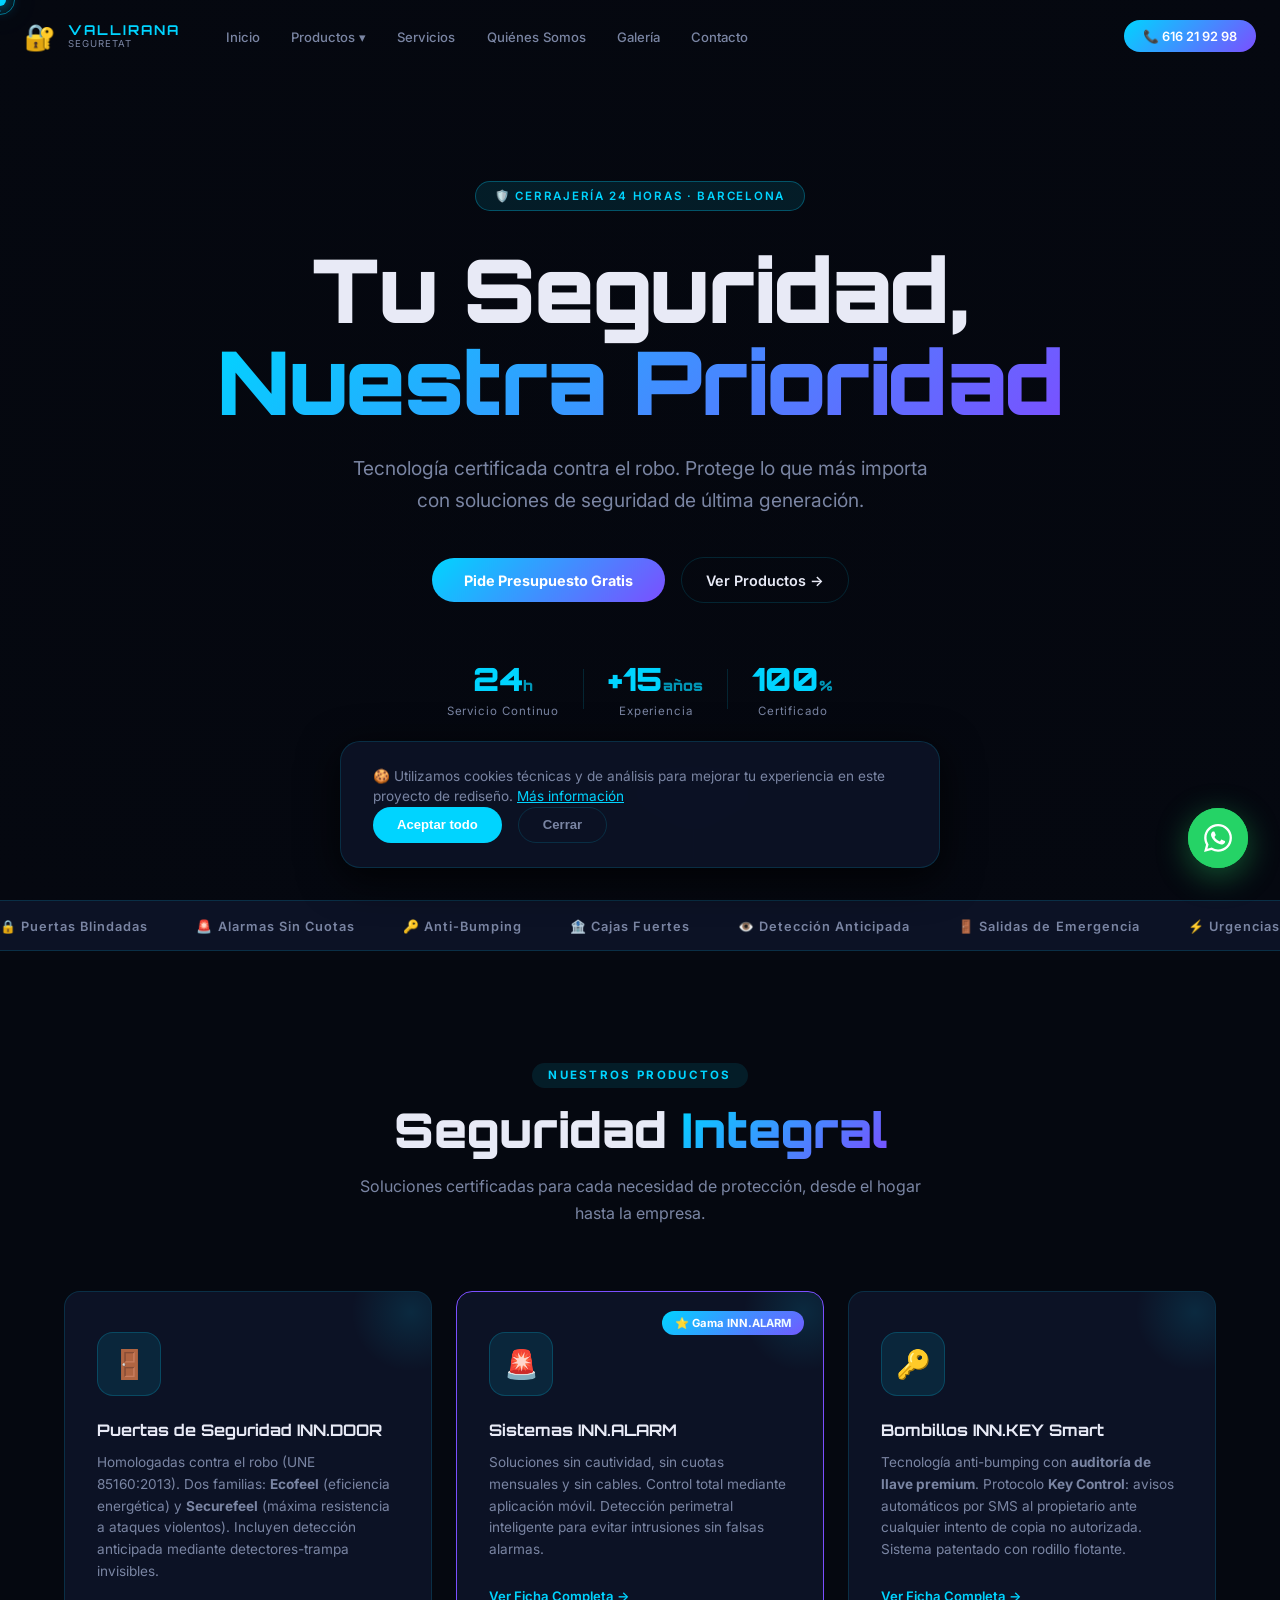
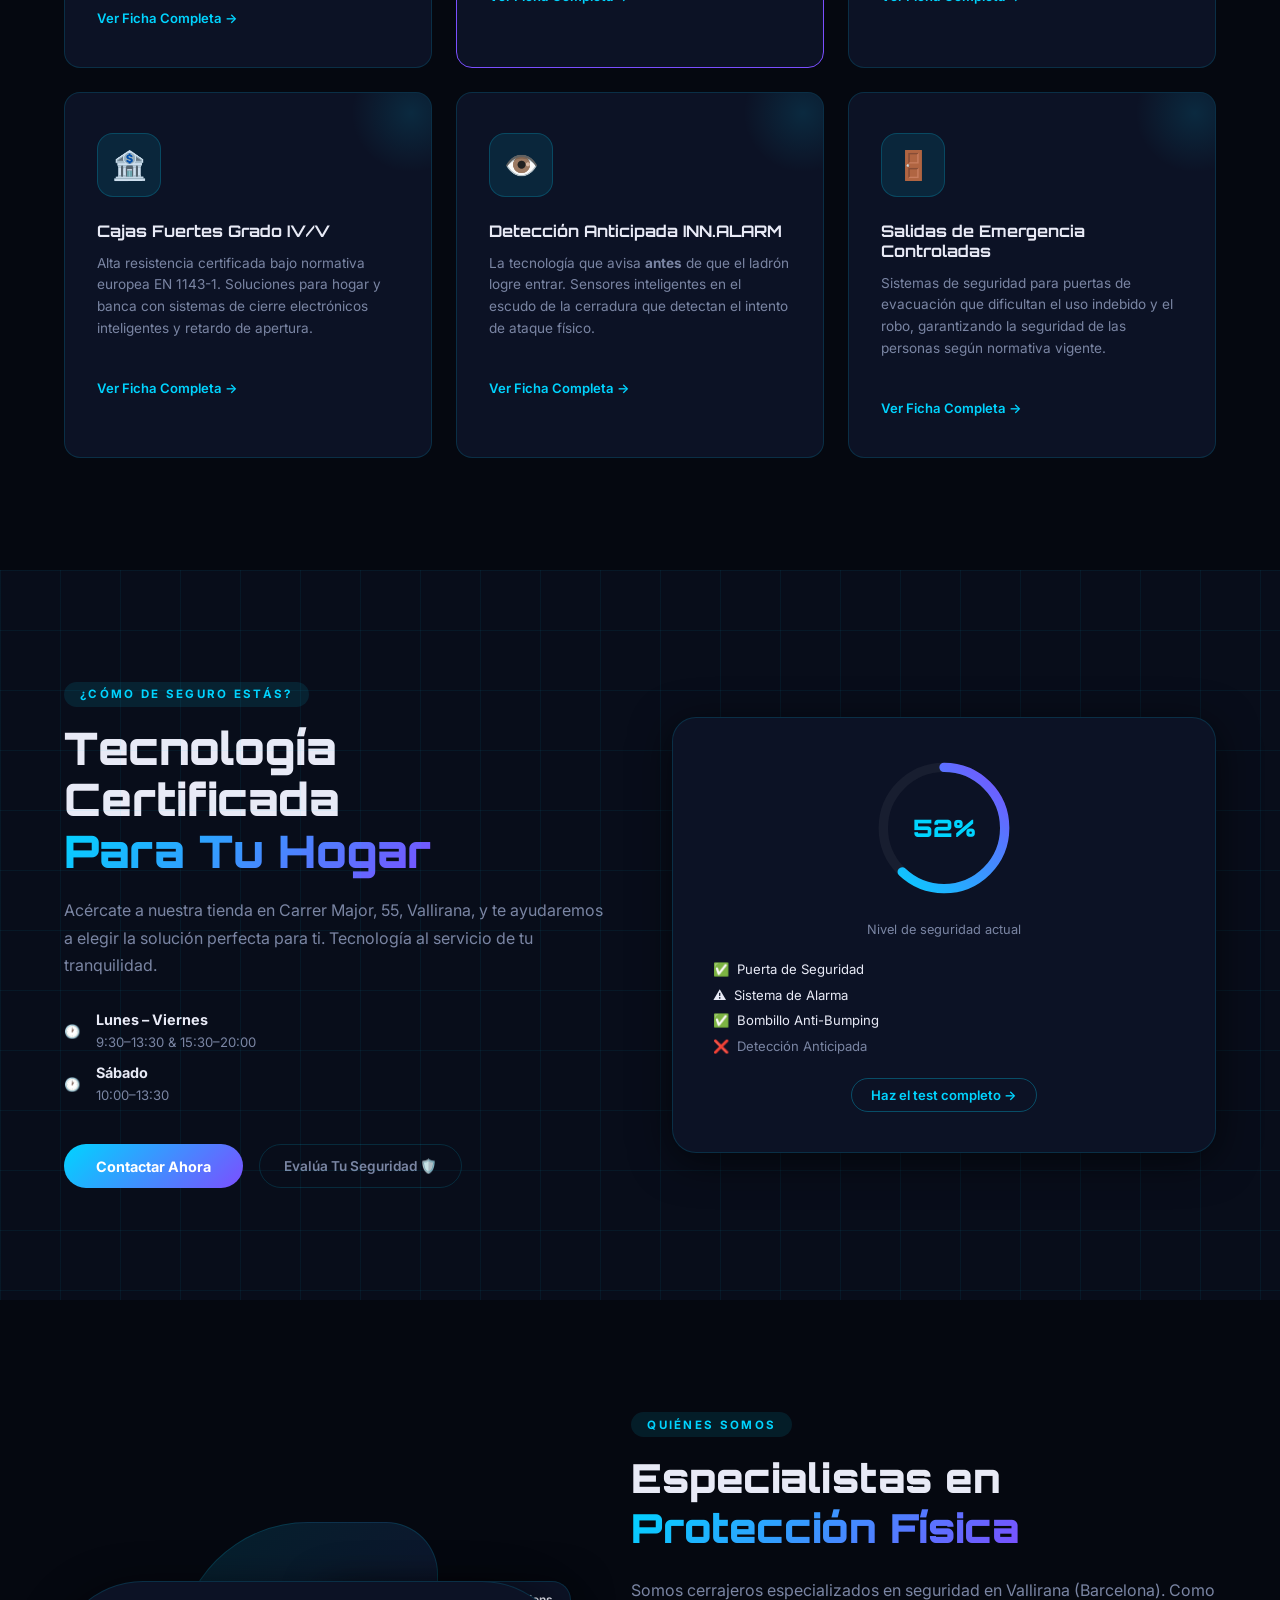
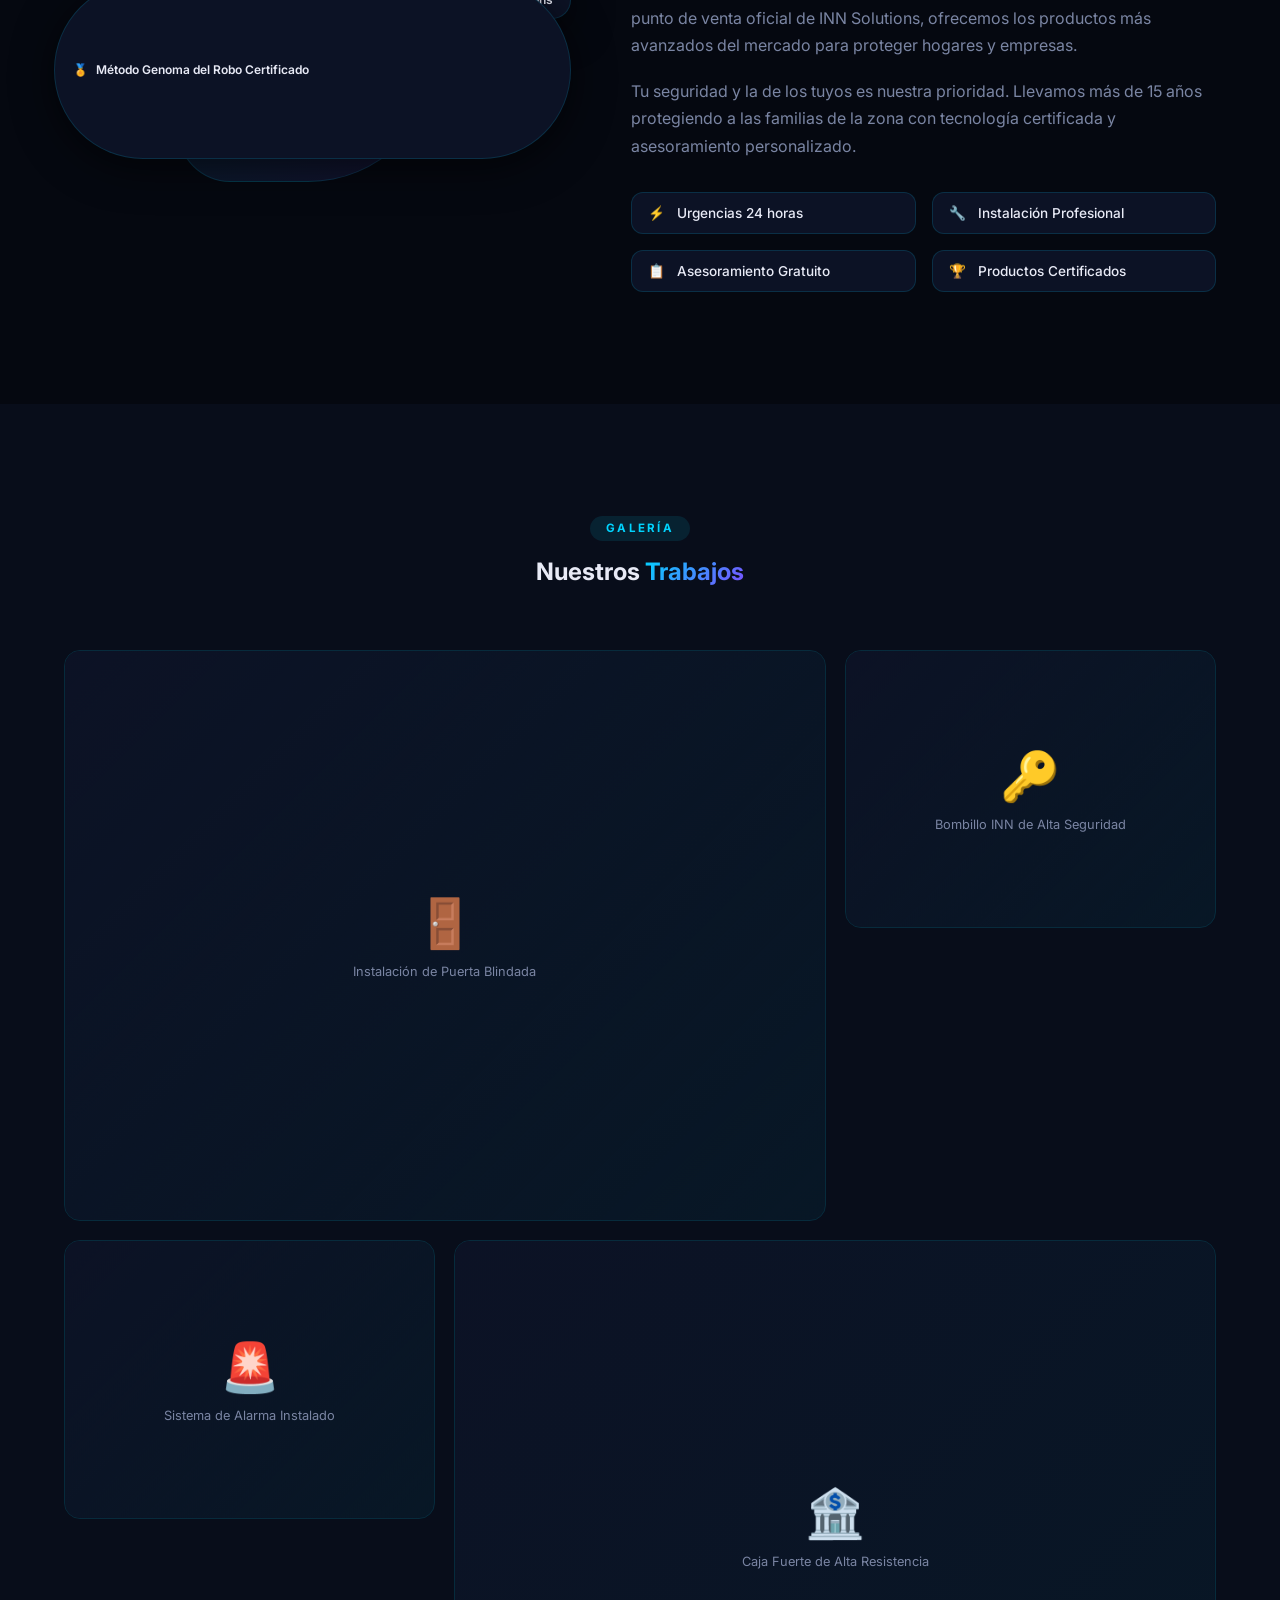
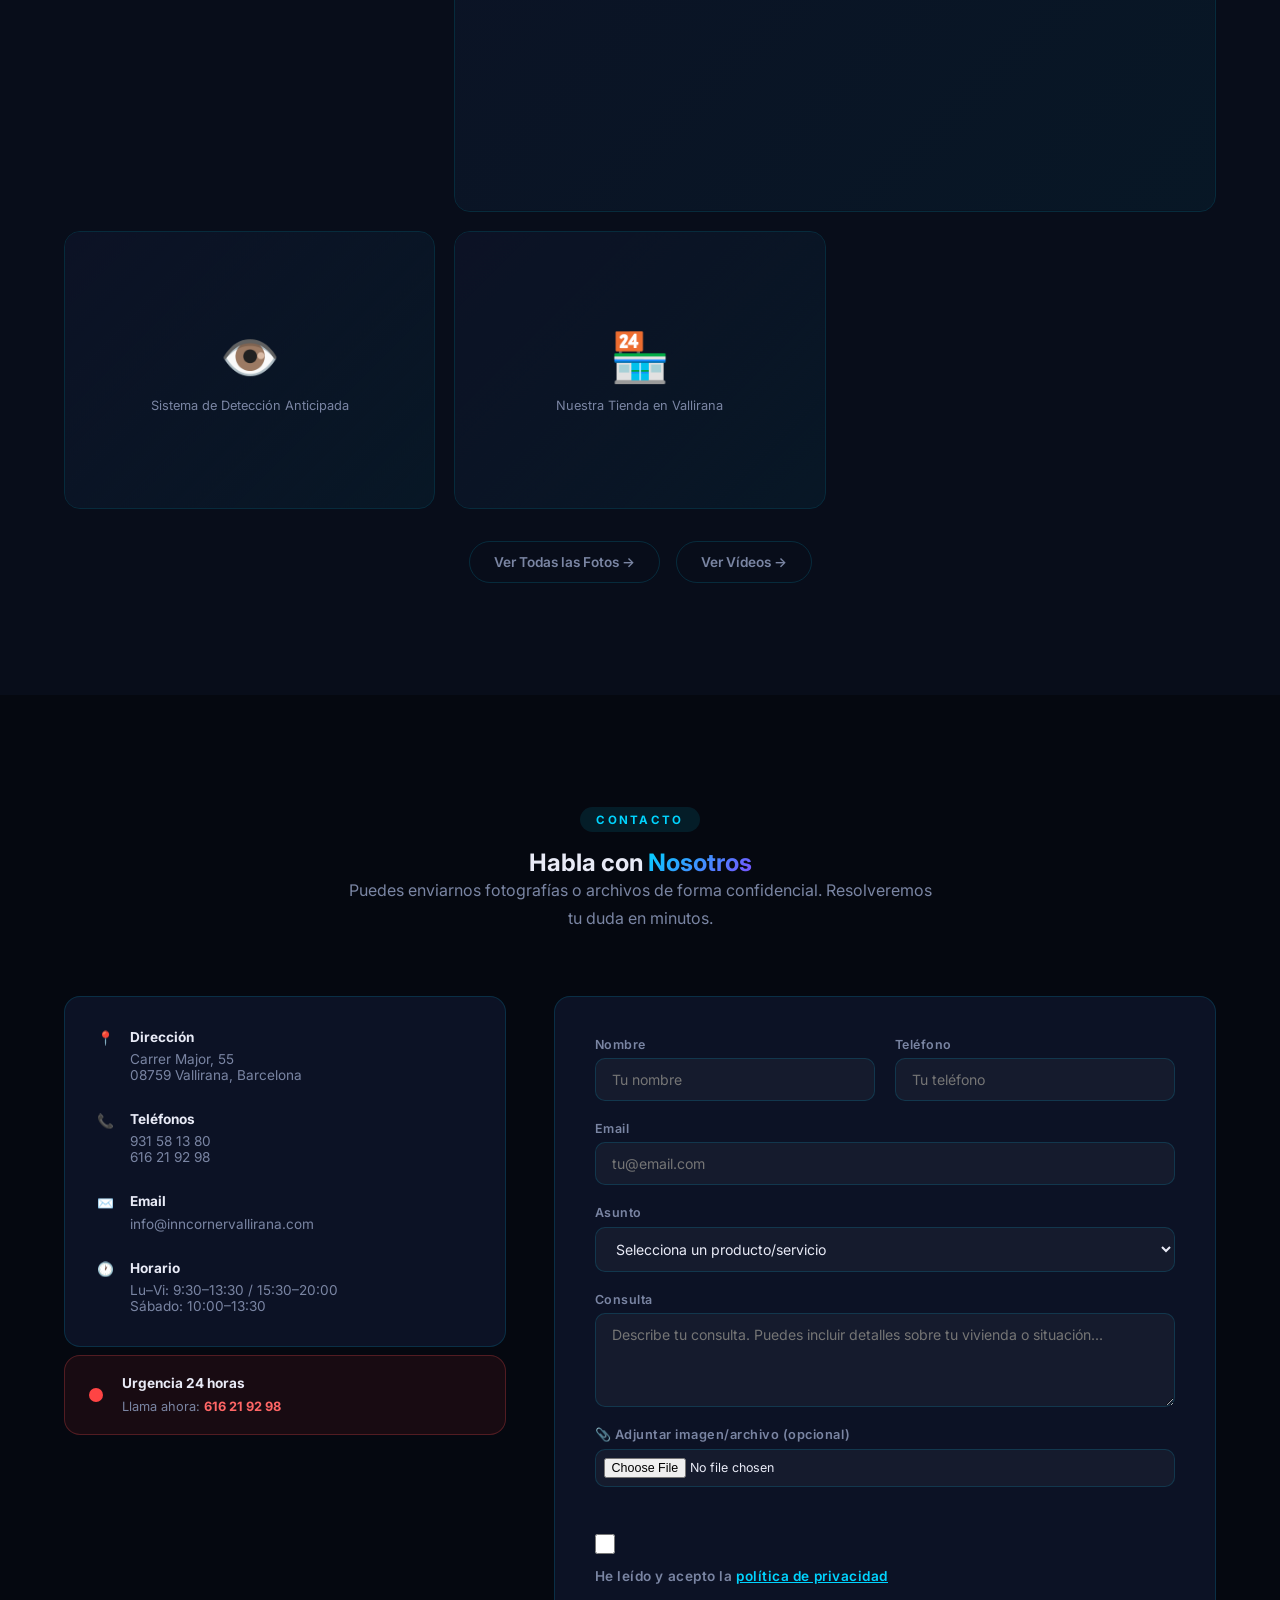
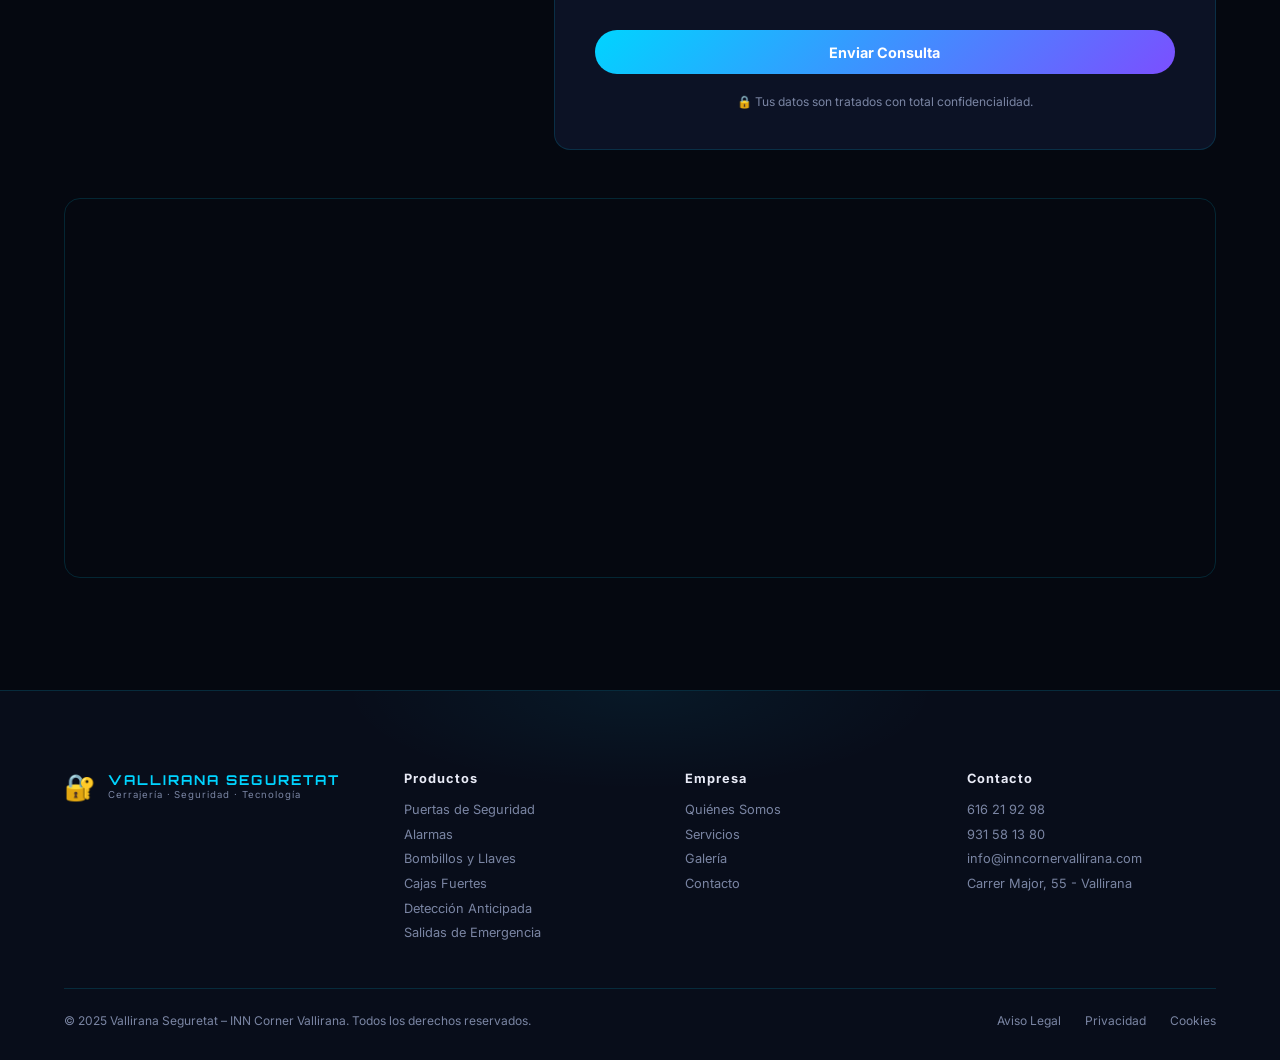
==== commit 086b93e8: "Add files via upload" ====
--- a/index.html
+++ b/index.html
@@ -446,8 +446,8 @@
           </div>
         </div>
 
-        <!-- Formspree: Cambia 'https://formspree.io/f/mzdjrdap' por tu ID de Formspree -->
-        <form class="contact-form" id="contactForm" action="https://formspree.io/f/TU_ID_AQUI" method="POST">
+        <!-- Formspree: Formulario configurado con el ID 'mzdjrdap' -->
+        <form class="contact-form" id="contactForm" action="https://formspree.io/f/mzdjrdap" method="POST">
           <div class="form-row">
             <div class="form-group">
               <label for="nombre">Nombre</label>
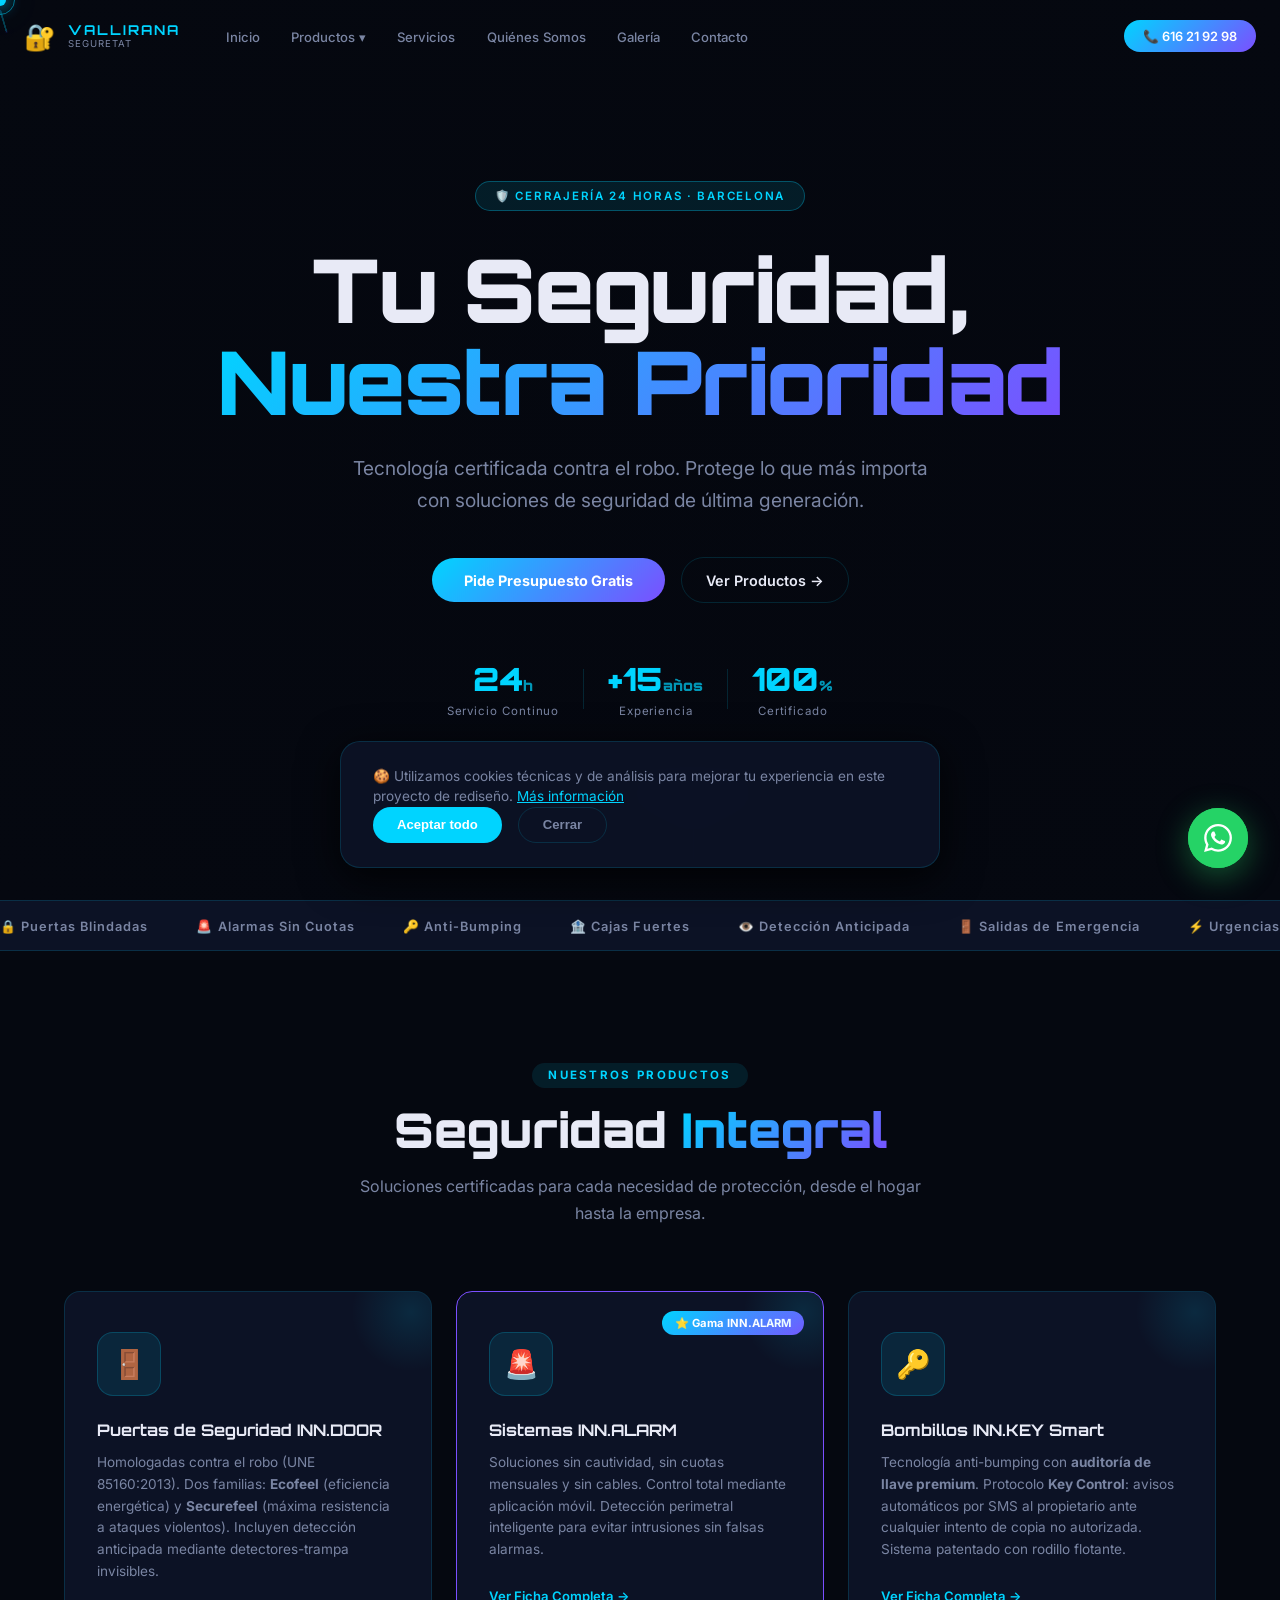
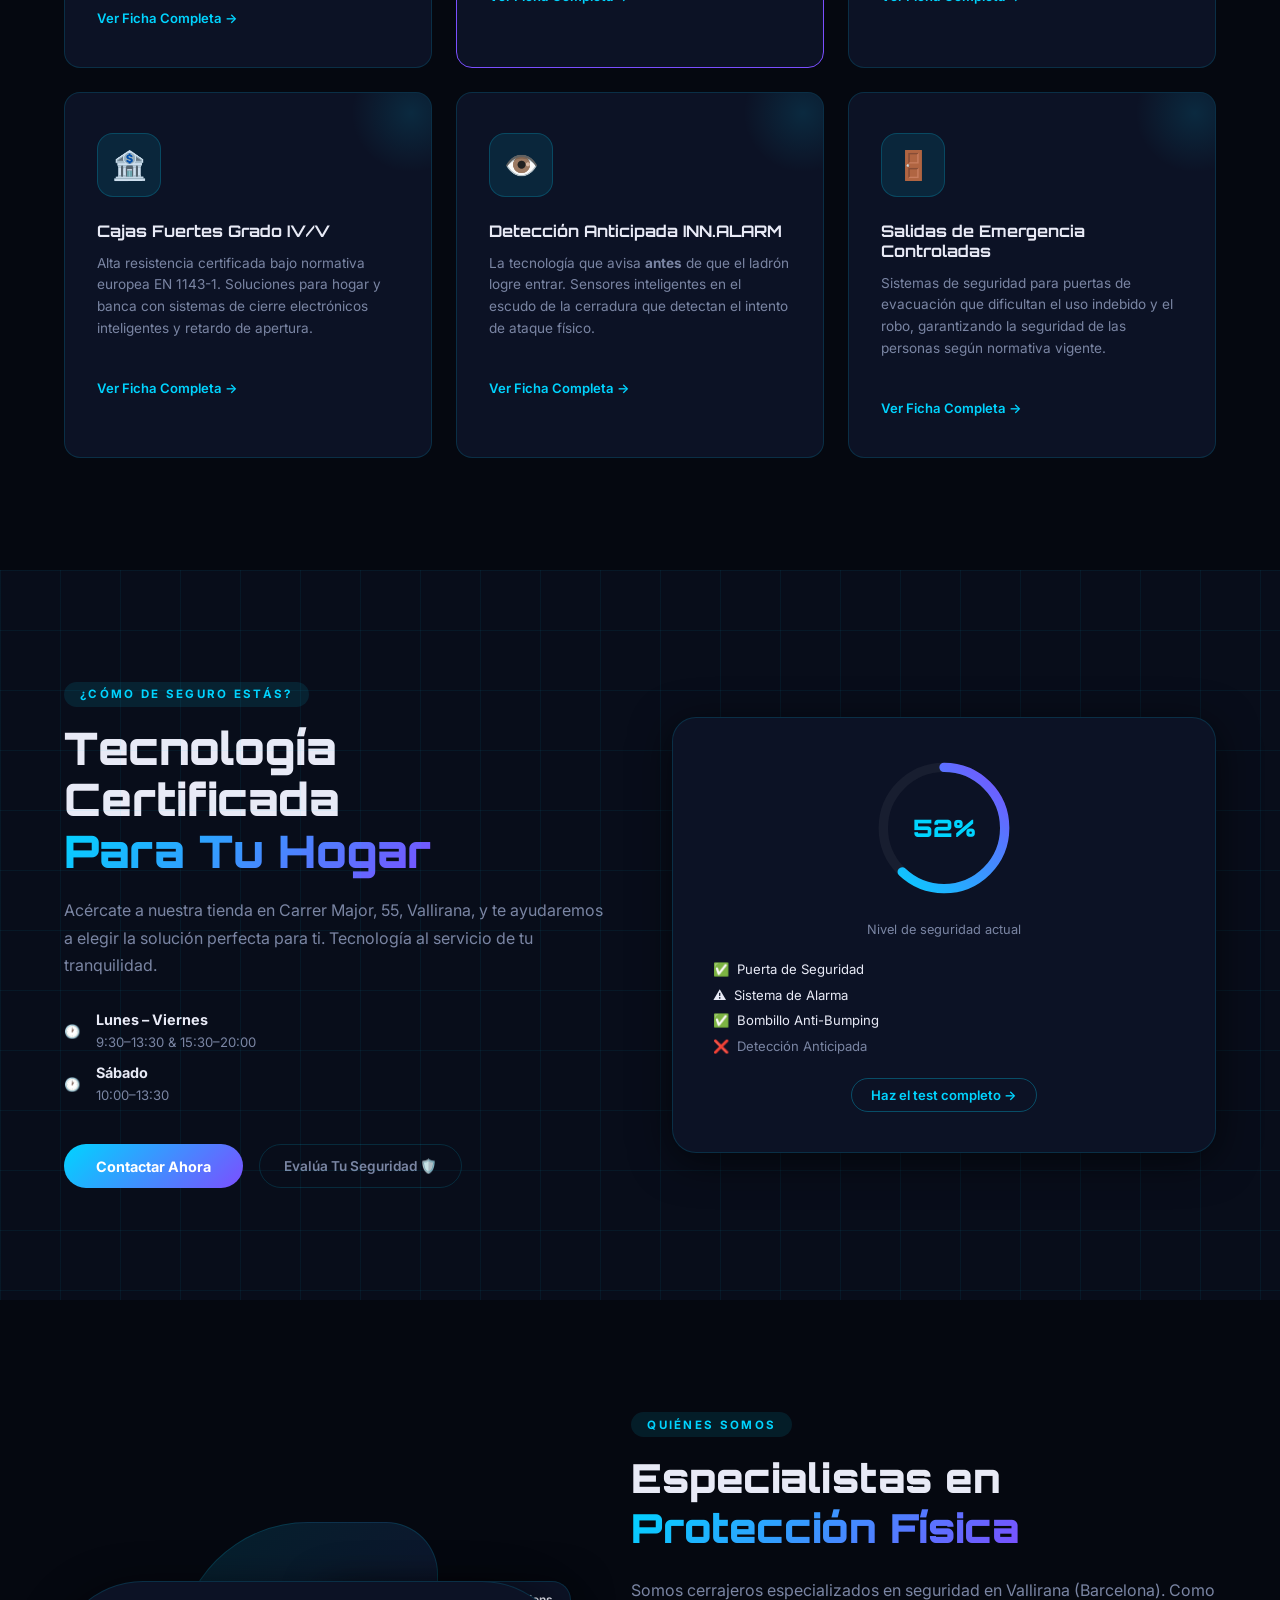
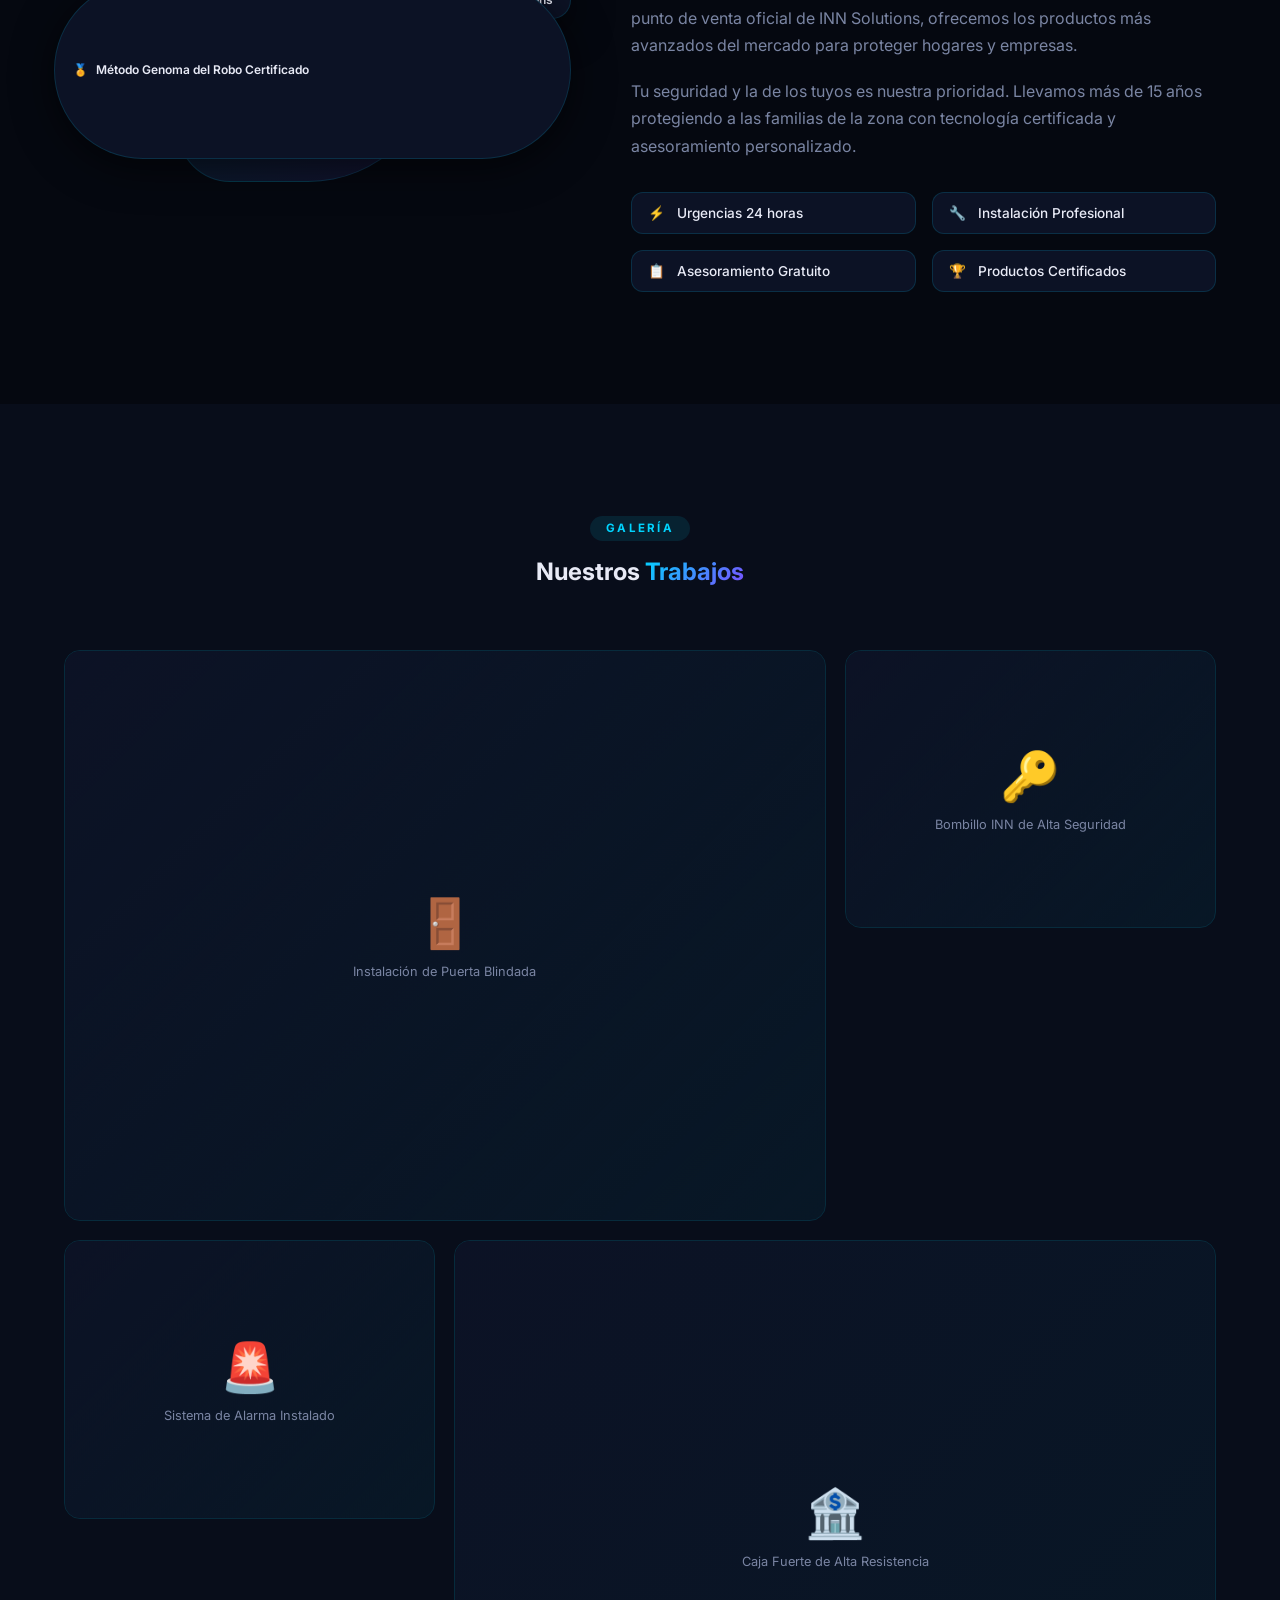
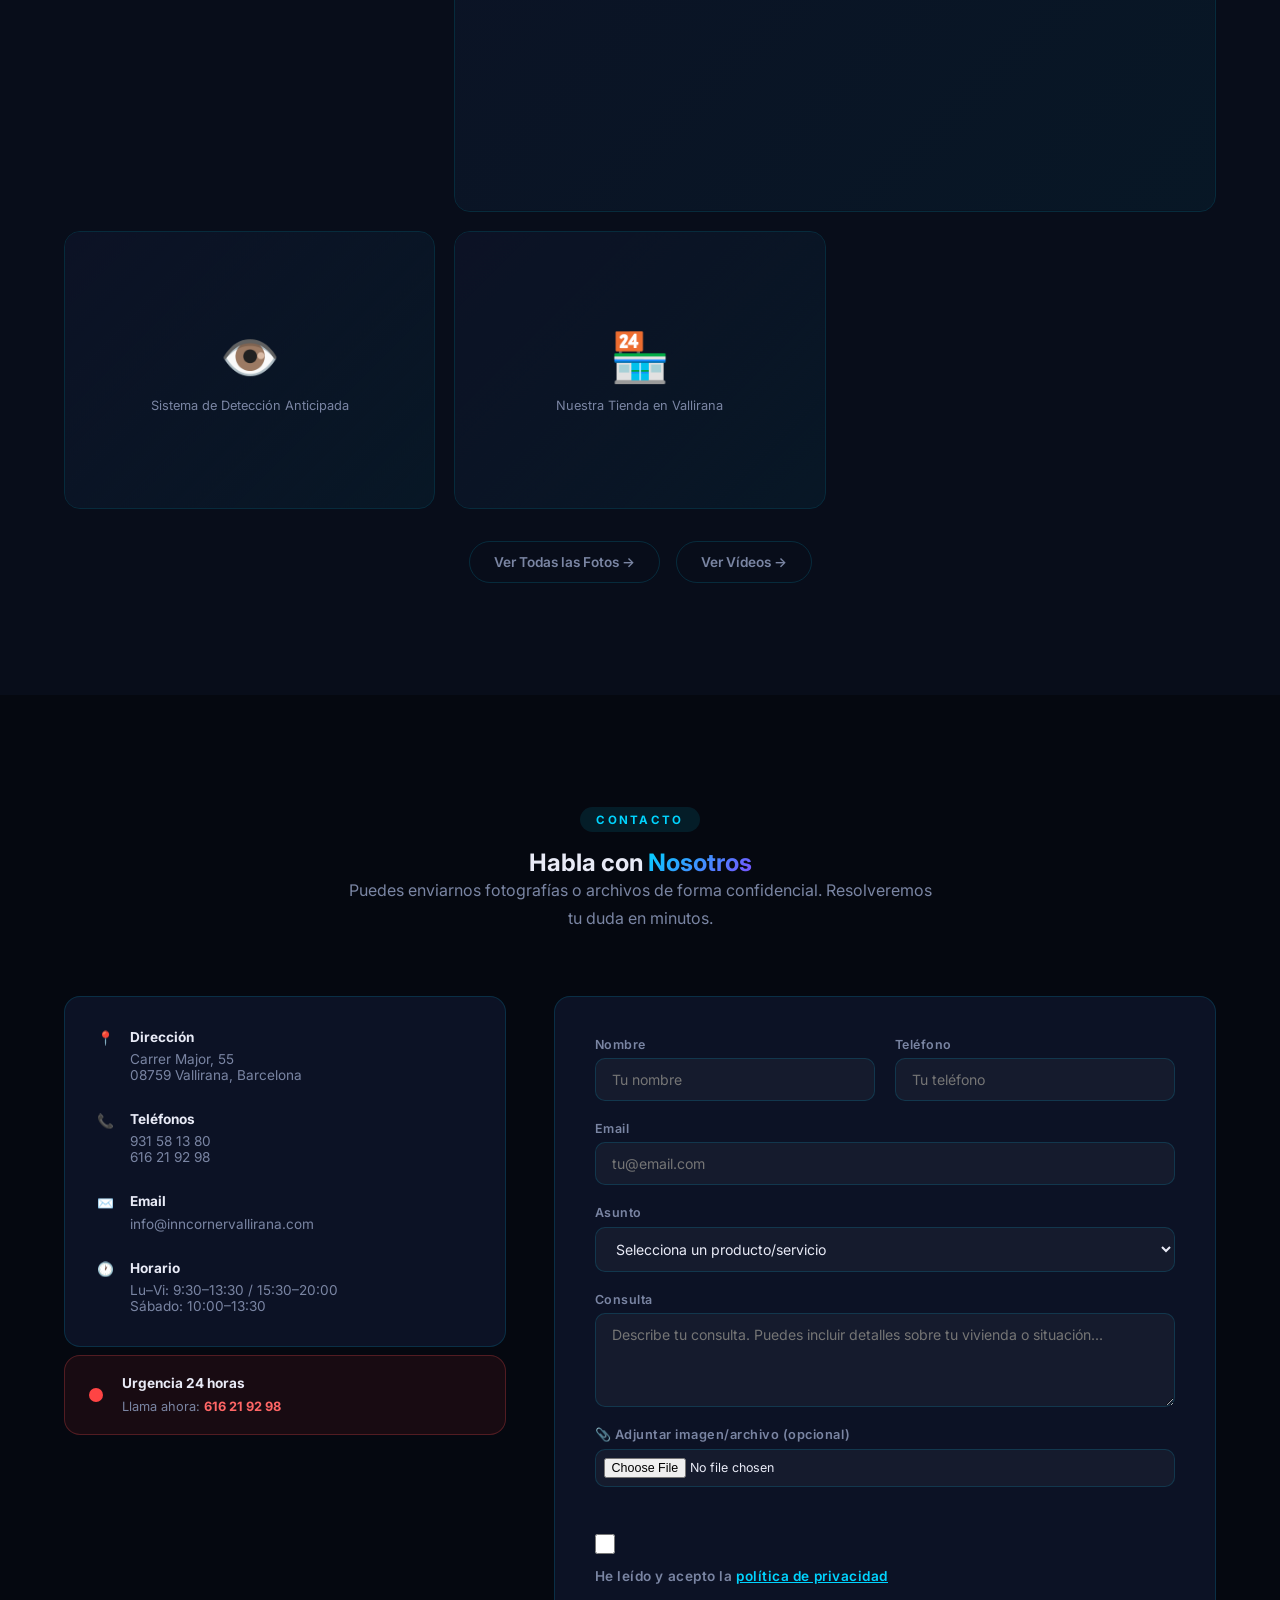
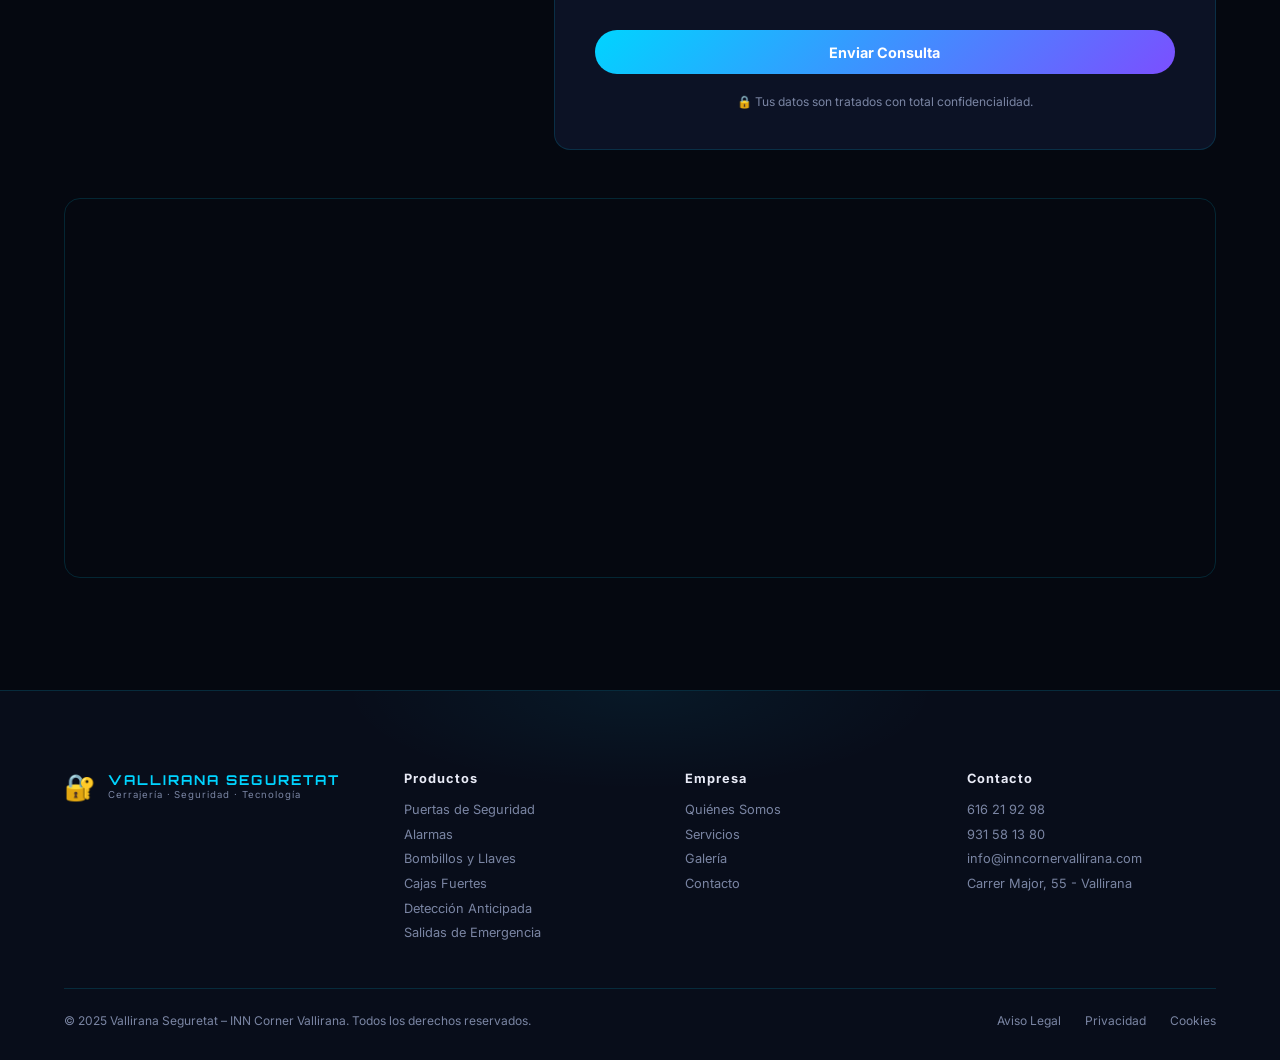
==== commit 3a05ba75: "Add files via upload" ====
--- a/index.html
+++ b/index.html
@@ -447,7 +447,7 @@
         </div>
 
         <!-- Formspree: Formulario configurado con el ID 'mzdjrdap' -->
-        <form class="contact-form" id="contactForm" action="https://formspree.io/f/mzdjrdap" method="POST">
+        <form class="contact-form" id="contactForm" action="https://formspree.io/f/mzdjrdap" method="POST" onsubmit="handleSubmit(event)">
           <div class="form-row">
             <div class="form-group">
               <label for="nombre">Nombre</label>
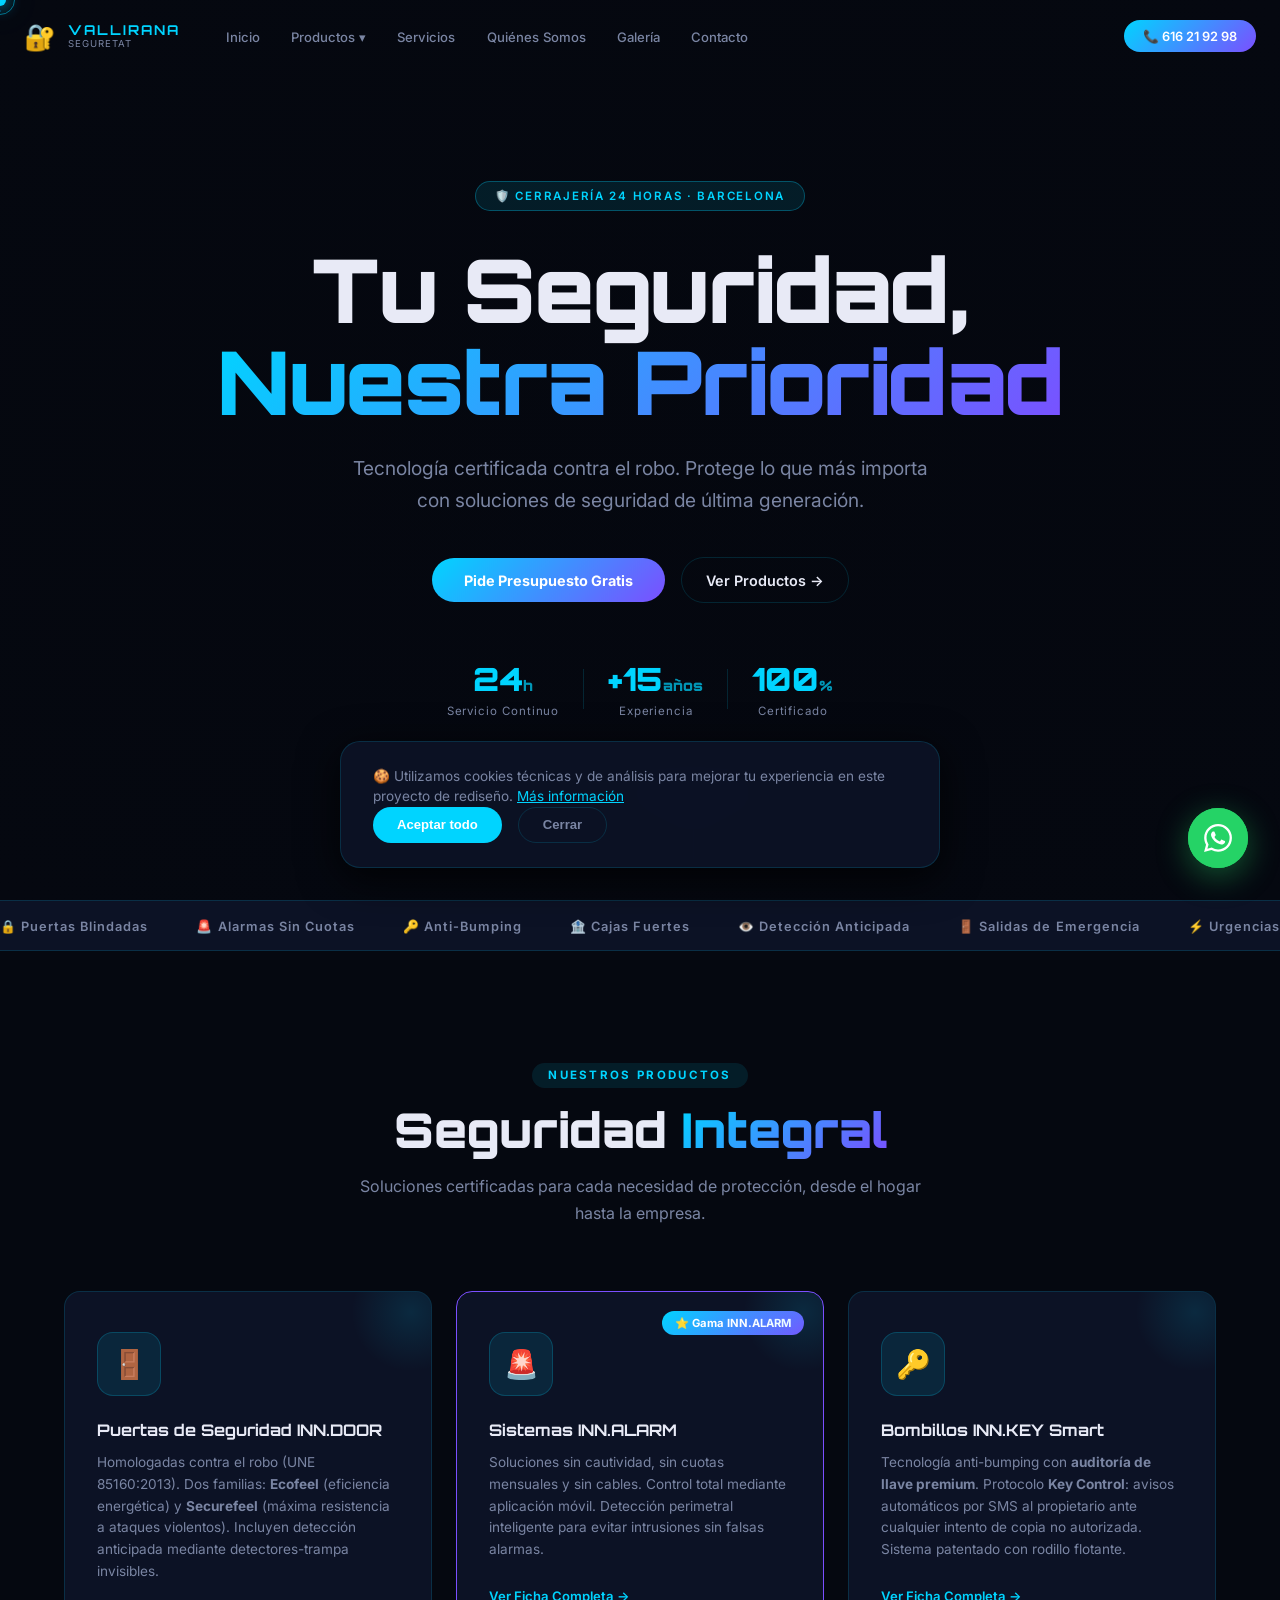
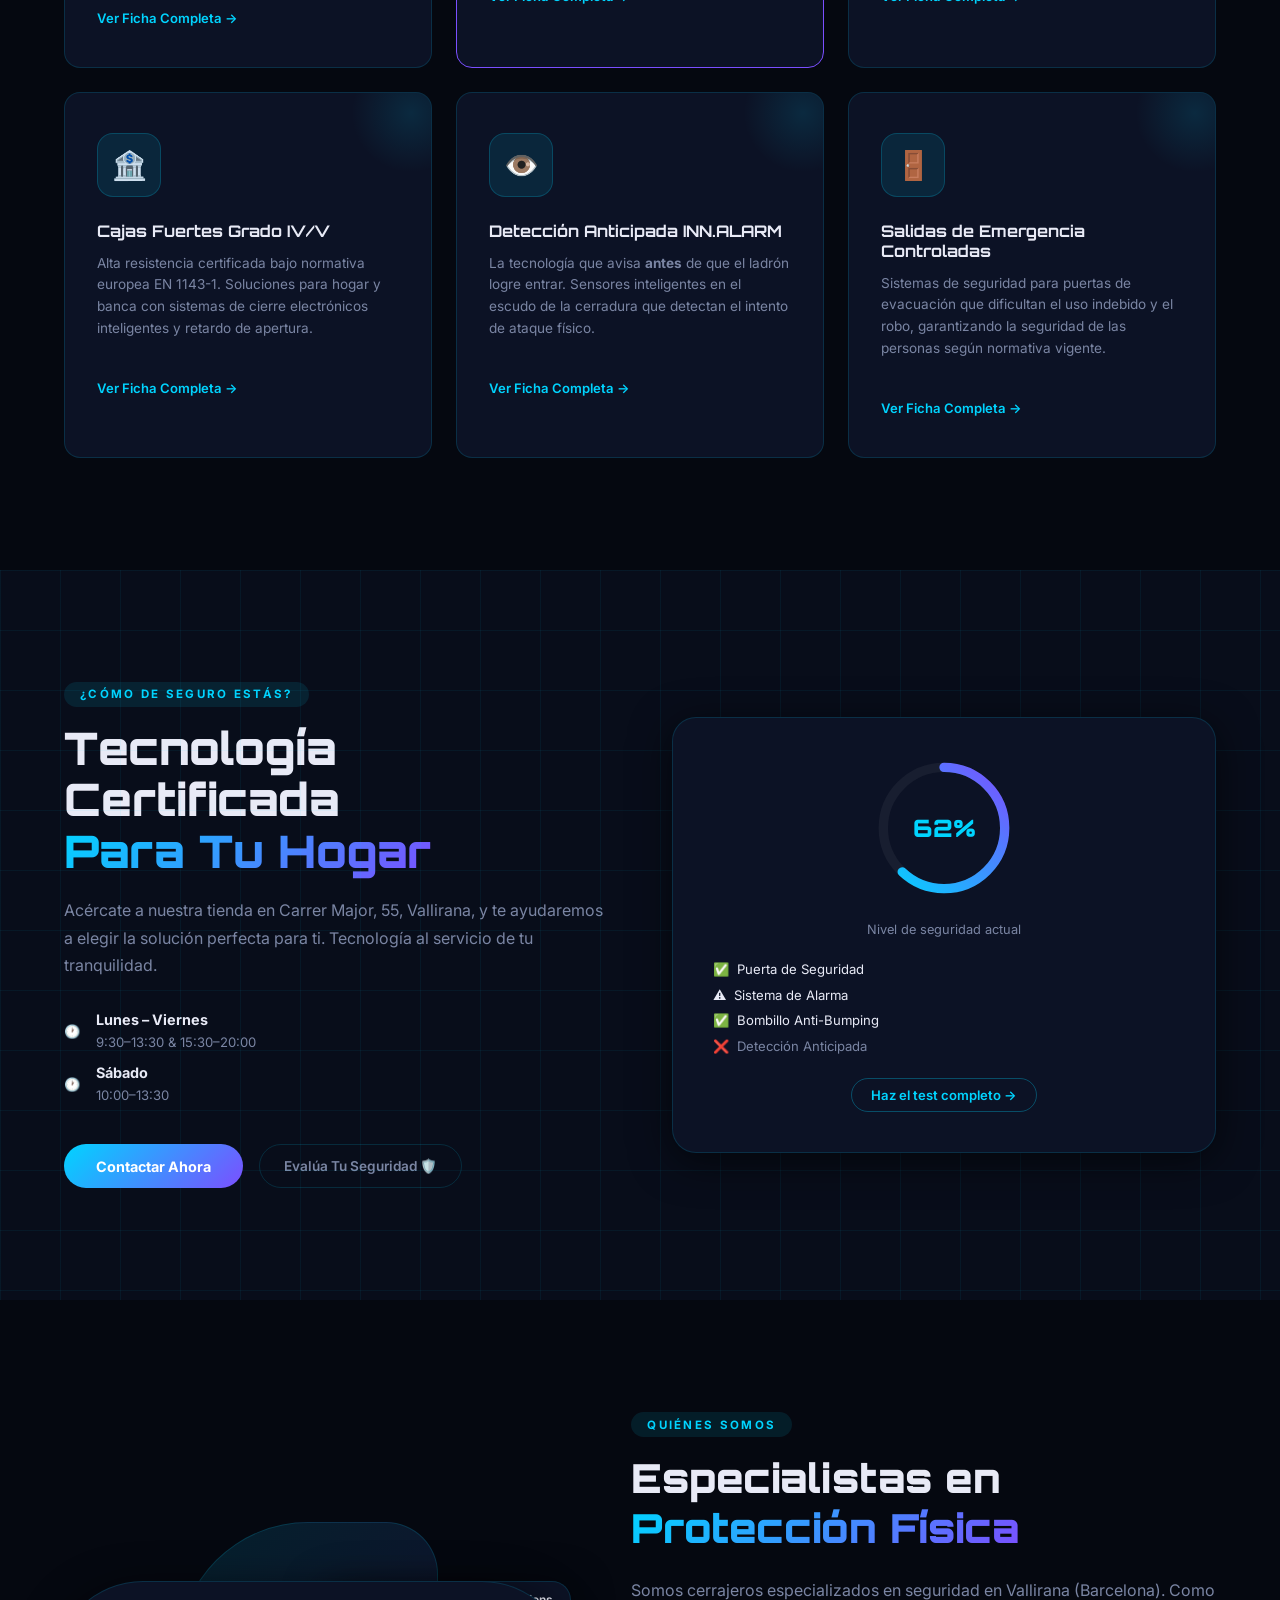
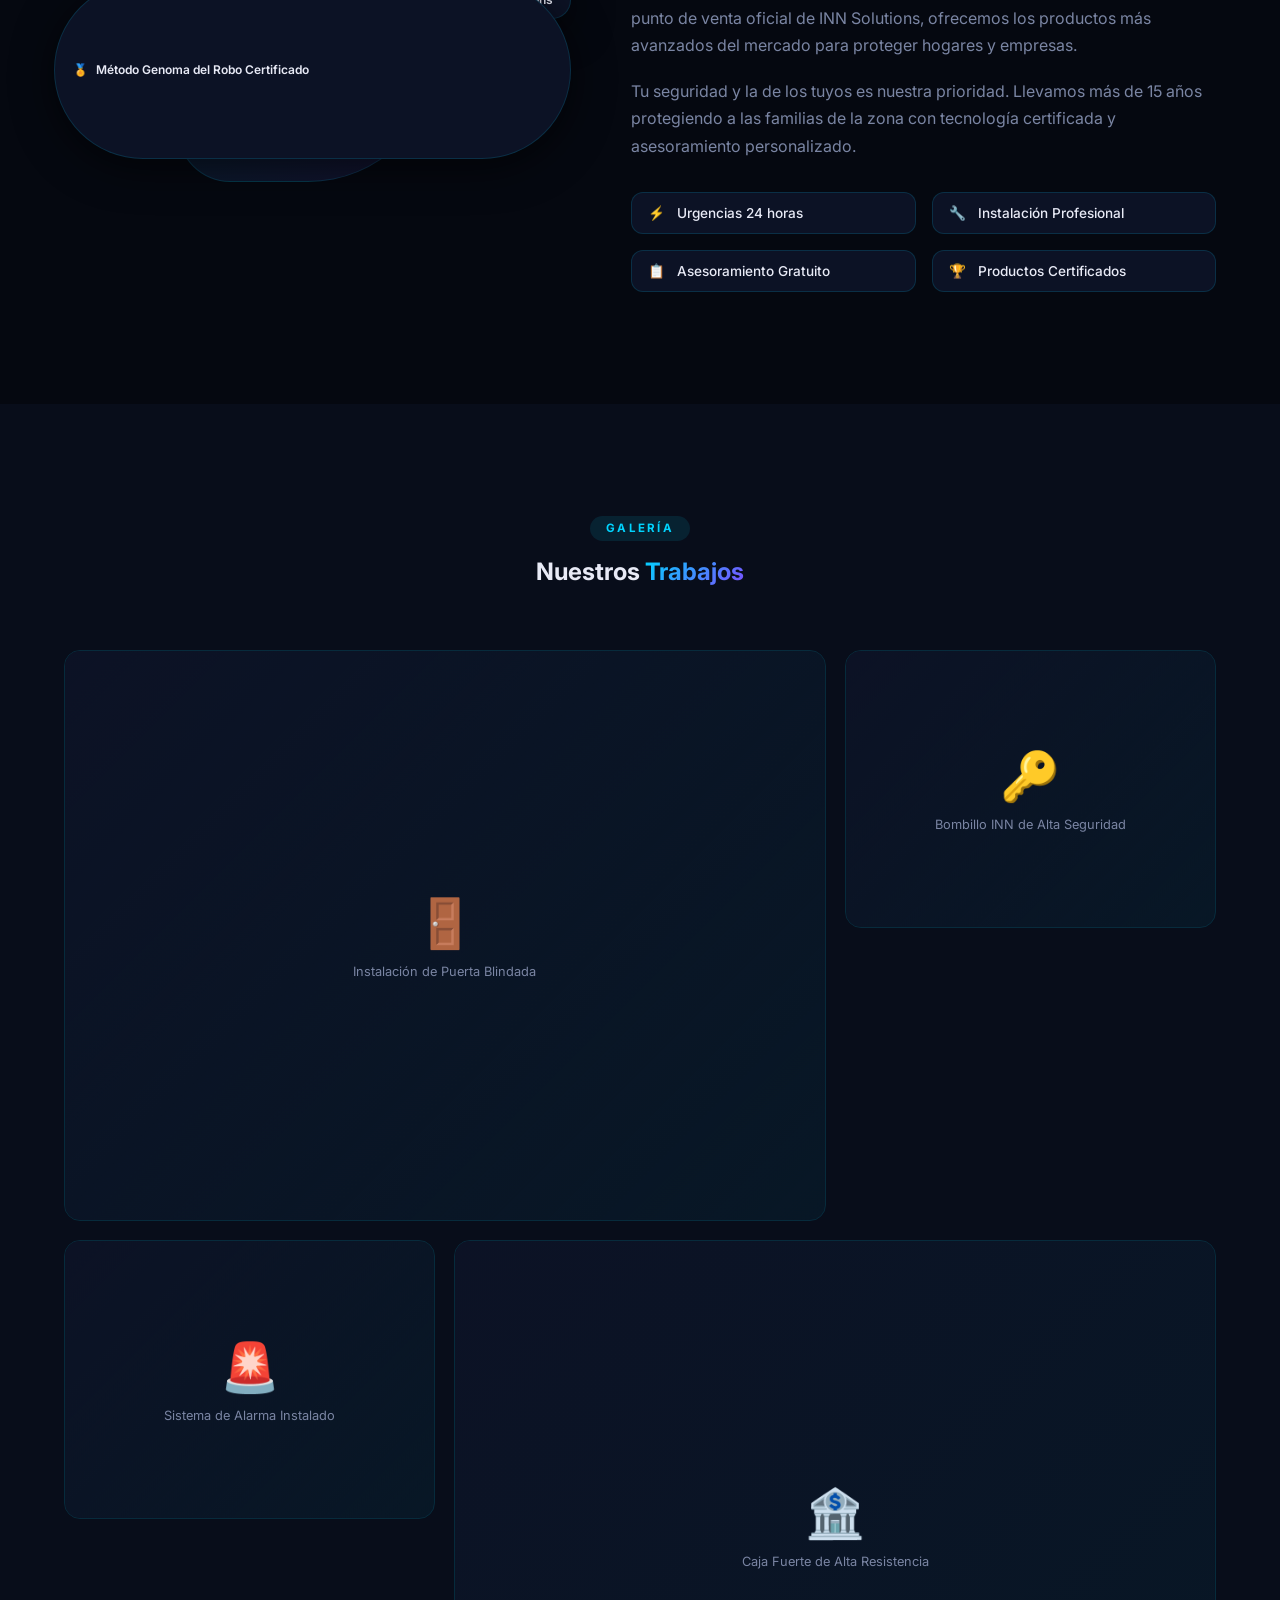
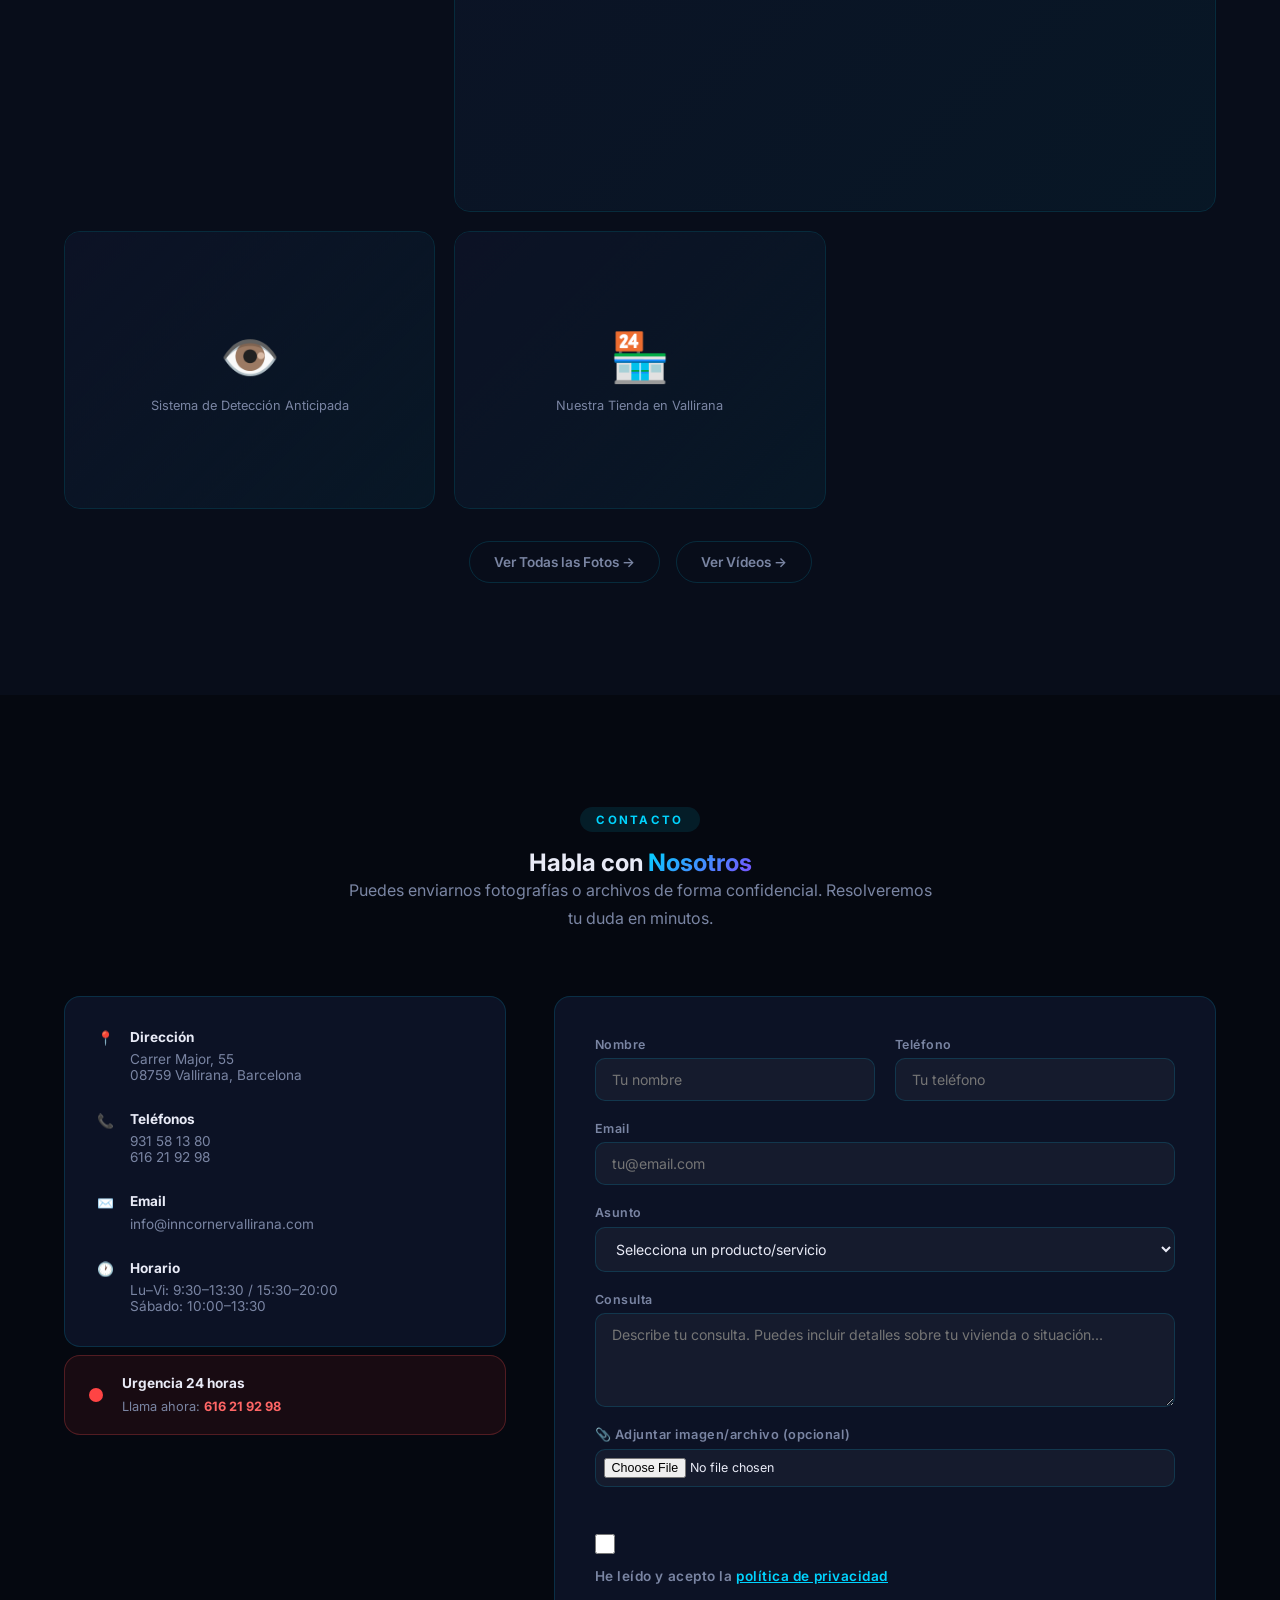
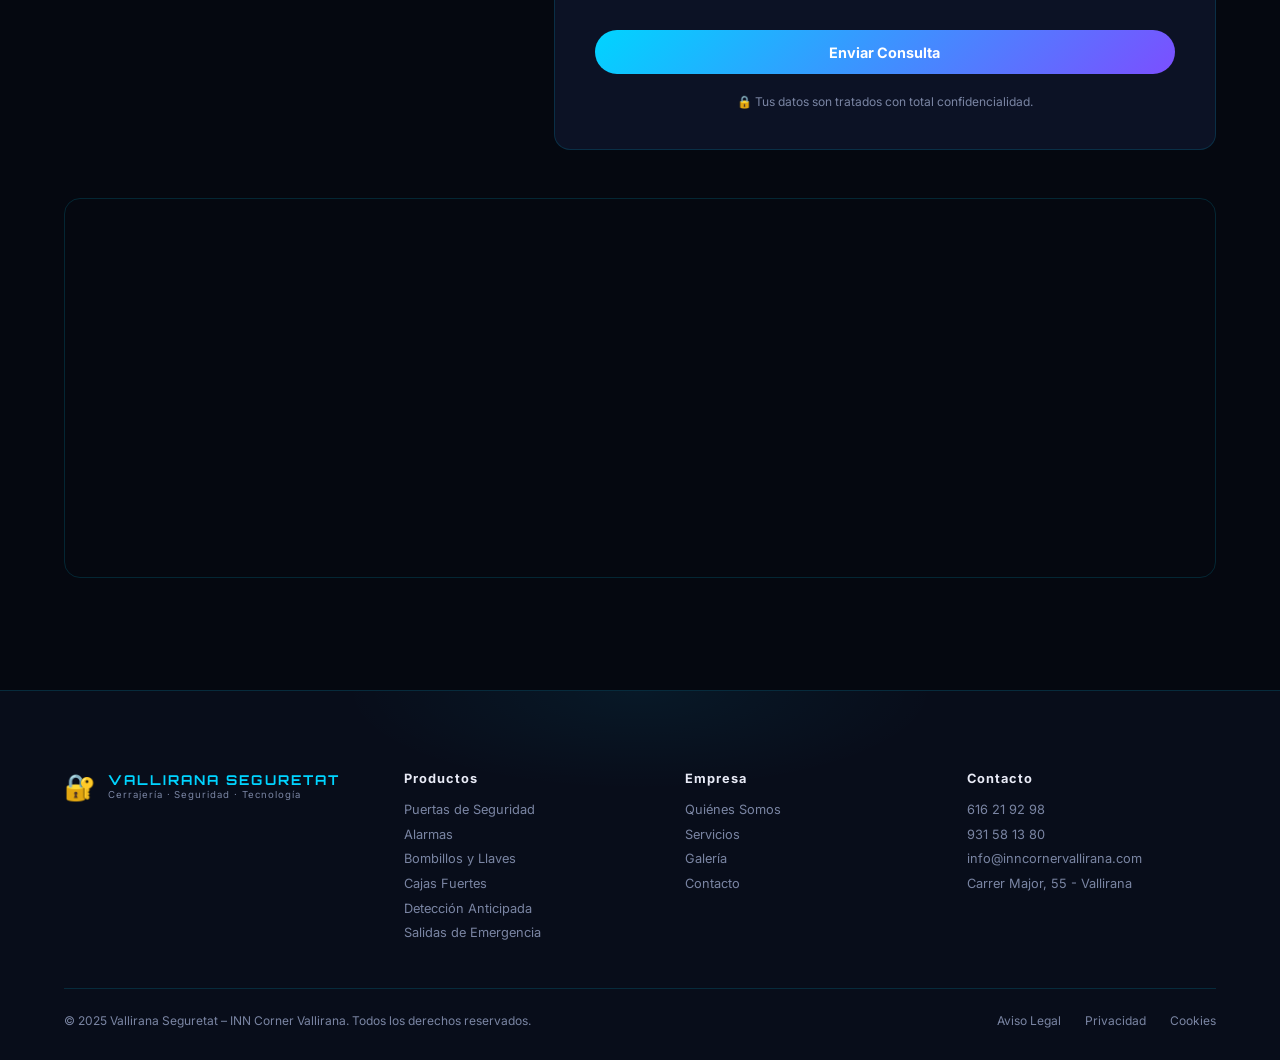
==== commit d077eabb: "Add files via upload" ====
--- a/index.html
+++ b/index.html
@@ -447,7 +447,7 @@
         </div>
 
         <!-- Formspree: Formulario configurado con el ID 'mzdjrdap' -->
-        <form class="contact-form" id="contactForm" action="https://formspree.io/f/mzdjrdap" method="POST" onsubmit="handleSubmit(event)">
+        <form class="contact-form" id="contactForm" action="https://formspree.io/f/mzdjrdap" method="POST" enctype="multipart/form-data" onsubmit="handleSubmit(event)">
           <div class="form-row">
             <div class="form-group">
               <label for="nombre">Nombre</label>
